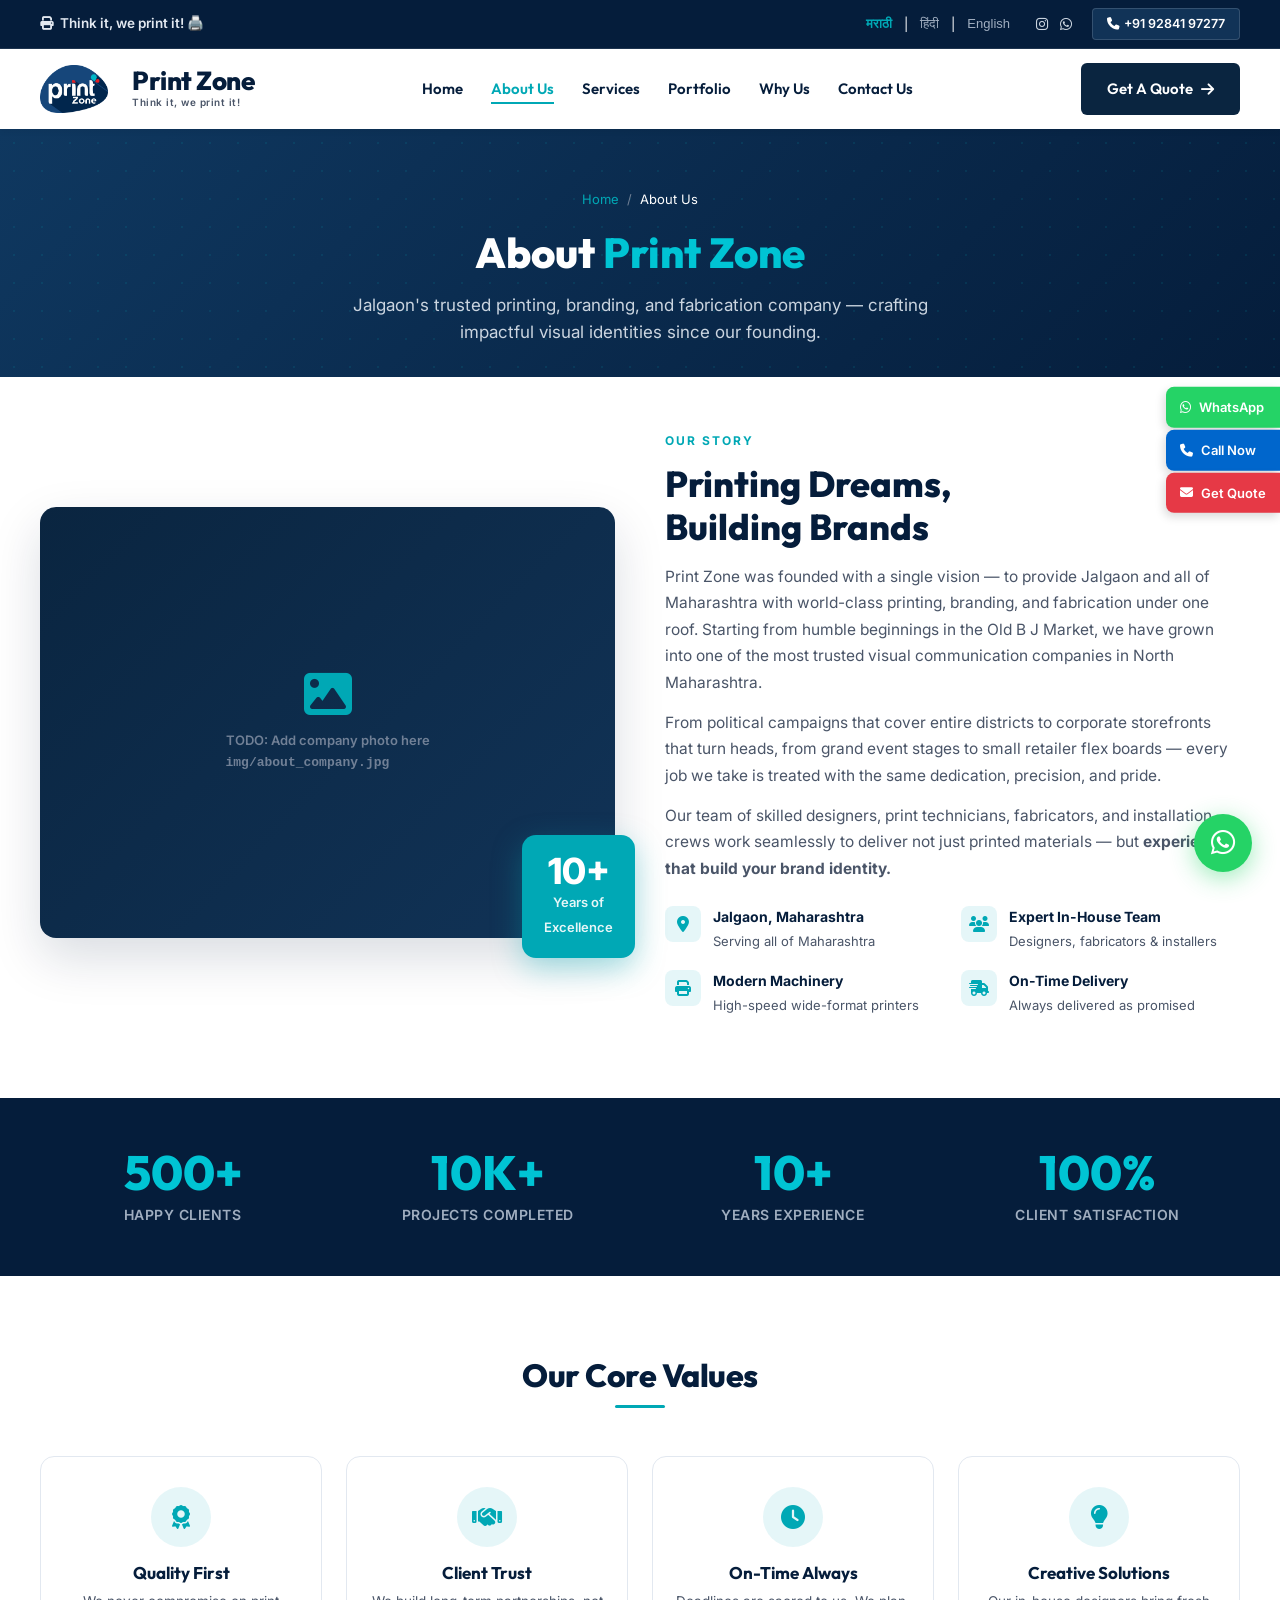
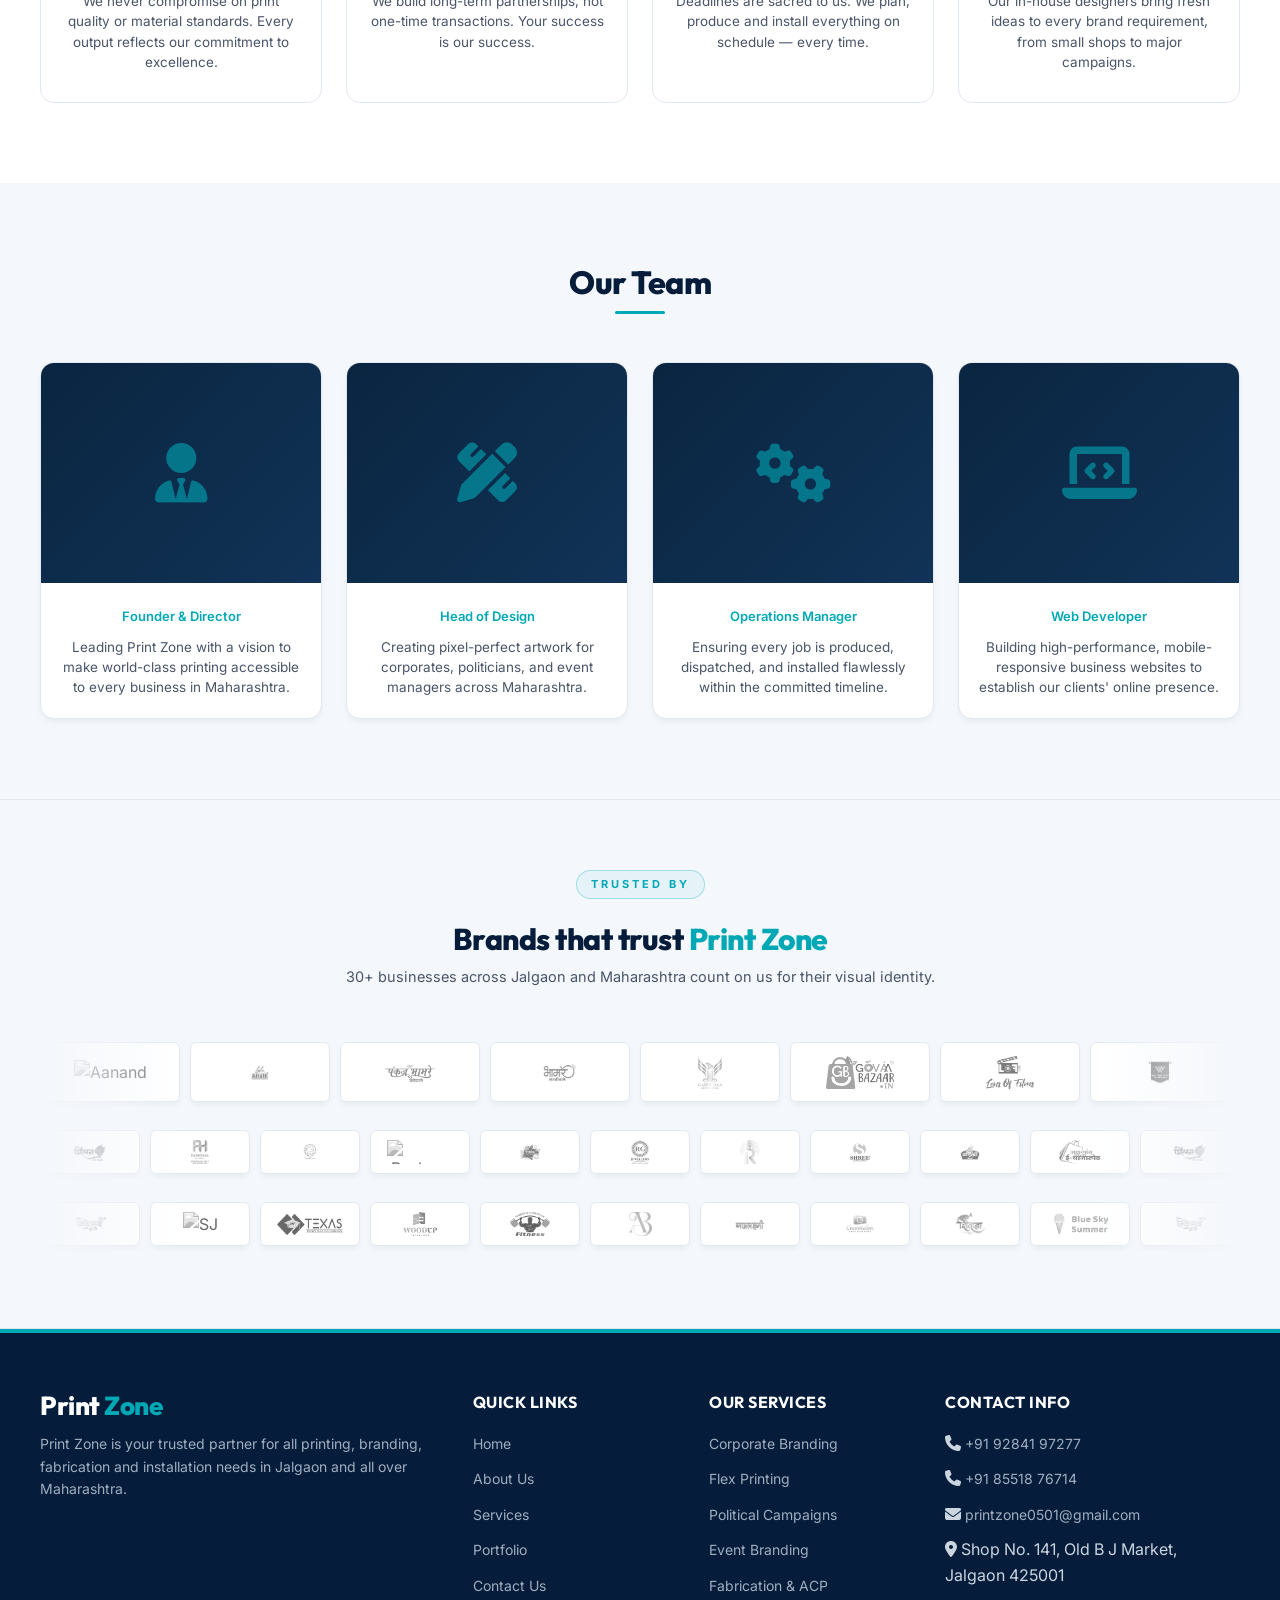
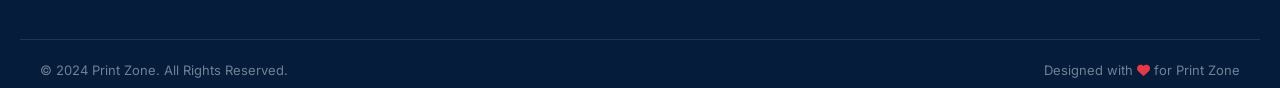
==== about.html @ d29dc469 "Initial commit for Print Zone website" ====
<!DOCTYPE html>
<html lang="mr">
<head>
  <meta charset="UTF-8">
  <meta name="viewport" content="width=device-width, initial-scale=1.0">
  <title>About Us | PRINT ZONE - Jalgaon's Premier Printing & Branding Company</title>
  <meta name="description" content="Learn about Print Zone Jalgaon - our story, team, values and why we are Maharashtra's most trusted flex printing, corporate branding, and fabrication company.">
  <link rel="stylesheet" href="https://cdnjs.cloudflare.com/ajax/libs/font-awesome/6.4.0/css/all.min.css">
  <link rel="stylesheet" href="styles.css">
  <style>
    /* Page-specific styles for About page */
    .page-hero {
      background: linear-gradient(135deg, #0F3860 0%, #051D3B 100%);
      padding: 60px 0 30px;
      position: relative;
      overflow: hidden;
      color: #FFFFFF;
      text-align: center;
    }
    .page-hero-bg {
      position: absolute;
      inset: 0;
      background-image: radial-gradient(rgba(0,168,181,0.12) 1px, transparent 1px);
      background-size: 28px 28px;
    }
    .page-hero-inner {
      position: relative;
      z-index: 2;
      max-width: 800px;
      margin: 0 auto;
      padding: 0 20px;
    }
    .breadcrumb {
      display: flex;
      justify-content: center;
      gap: 8px;
      font-size: 13px;
      color: #A0AEC0;
      margin-bottom: 18px;
    }
    .breadcrumb a { color: var(--cyan-accent); }
    .breadcrumb span { color: #718096; }
    .page-hero h1 { font-size: 42px; font-weight: 800; color: #fff; margin-bottom: 14px; }
    .page-hero p { font-size: 17px; color: #CBD5E0; line-height: 1.6; max-width: 600px; margin: 0 auto; }

    /* About Story Section */
    .about-section { padding: 50px 0 80px; }
    .about-inner { max-width: 1240px; margin: 0 auto; padding: 0 20px; display: grid; grid-template-columns: 1fr 1fr; gap: 50px; align-items: center; }
    .about-img-wrap { position: relative; }
    .about-img-main { width: 100%; border-radius: 16px; overflow: hidden; aspect-ratio: 4/3; box-shadow: 0 20px 50px rgba(5,29,59,0.15); }
    .about-img-main img { width: 100%; height: 100%; object-fit: cover; }
    /* TODO placeholder if no image */
    .img-placeholder { width: 100%; height: 100%; background: linear-gradient(135deg, #0A2540, #113357); display: flex; flex-direction: column; align-items: center; justify-content: center; color: #CBD5E0; gap: 12px; }
    .img-placeholder i { font-size: 48px; color: var(--cyan-accent); }
    .img-placeholder p { font-size: 13px; font-weight: 600; color: #718096; }
    .about-badge { position: absolute; bottom: -20px; right: -20px; background: var(--cyan-accent); color: #fff; border-radius: 14px; padding: 18px 22px; text-align: center; box-shadow: 0 10px 30px rgba(0,168,181,0.35); }
    .about-badge strong { display: block; font-size: 36px; font-weight: 800; line-height: 1; }
    .about-badge span { font-size: 13px; font-weight: 600; opacity: 0.9; }
    .about-text .kick { display: inline-block; color: var(--cyan-accent); font-weight: 700; font-size: 12px; letter-spacing: 2px; text-transform: uppercase; margin-bottom: 12px; }
    .about-text h2 { font-size: 36px; font-weight: 800; color: var(--navy-dark); margin-bottom: 16px; }
    .about-text p { font-size: 15.5px; color: var(--text-muted); line-height: 1.7; margin-bottom: 14px; }
    .about-highlights { display: grid; grid-template-columns: 1fr 1fr; gap: 16px; margin-top: 24px; }
    .highlight-item { display: flex; gap: 12px; align-items: flex-start; }
    .highlight-icon { width: 36px; height: 36px; border-radius: 8px; background: rgba(0,168,181,0.1); color: var(--cyan-accent); display: flex; align-items: center; justify-content: center; font-size: 16px; flex-shrink: 0; }
    .highlight-text strong { display: block; font-size: 14px; font-weight: 700; color: var(--navy-dark); }
    .highlight-text span { font-size: 13px; color: var(--text-muted); }

    /* Stats Banner */
    .stats-banner { background: var(--navy-dark); padding: 50px 0; }
    .stats-inner { max-width: 1240px; margin: 0 auto; padding: 0 20px; display: grid; grid-template-columns: repeat(4,1fr); gap: 20px; text-align: center; }
    .stat-item strong { display: block; font-size: 48px; font-weight: 800; color: var(--cyan-bright); font-family: 'Outfit', sans-serif; line-height: 1; }
    .stat-item p { font-size: 14px; color: #A0AEC0; margin-top: 8px; font-weight: 600; text-transform: uppercase; letter-spacing: 0.5px; }

    /* Team Section */
    .team-section { padding: 80px 0; background: var(--light-bg); }
    .team-grid { max-width: 1240px; margin: 0 auto; padding: 0 20px; display: grid; grid-template-columns: repeat(4,1fr); gap: 24px; }
    .team-card { background: #fff; border-radius: 14px; overflow: hidden; border: 1px solid var(--border-color); box-shadow: var(--shadow-sm); text-align: center; transition: var(--transition); }
    .team-card:hover { transform: translateY(-6px); box-shadow: var(--shadow-lg); }
    .team-photo { height: 220px; background: linear-gradient(135deg, #0A2540, #113357); display: flex; align-items: center; justify-content: center; }
    .team-photo i { font-size: 60px; color: var(--cyan-accent); opacity: 0.6; }
    /* TODO: Replace i with img tag once photos are available */
    .team-info { padding: 20px; }
    .team-info h4 { font-size: 18px; font-weight: 700; color: var(--navy-dark); margin-bottom: 4px; }
    .team-info .role { font-size: 13px; color: var(--cyan-accent); font-weight: 600; margin-bottom: 10px; }
    .team-info p { font-size: 13.5px; color: var(--text-muted); line-height: 1.5; }

    /* Values Section */
    .values-section { padding: 80px 0; }
    .values-grid { max-width: 1240px; margin: 0 auto; padding: 0 20px; display: grid; grid-template-columns: repeat(4,1fr); gap: 24px; }
    .value-card { text-align: center; padding: 30px 20px; border: 1px solid var(--border-color); border-radius: 14px; transition: var(--transition); }
    .value-card:hover { border-color: var(--cyan-accent); background: linear-gradient(145deg, rgba(0,168,181,0.04), transparent); transform: translateY(-4px); }
    .value-icon { width: 60px; height: 60px; border-radius: 50%; background: rgba(0,168,181,0.1); color: var(--cyan-accent); display: flex; align-items: center; justify-content: center; font-size: 24px; margin: 0 auto 16px; }
    .value-card h4 { font-size: 17px; font-weight: 700; color: var(--navy-dark); margin-bottom: 8px; }
    .value-card p { font-size: 13.5px; color: var(--text-muted); line-height: 1.5; }

    @media(max-width: 900px) {
      .about-inner { grid-template-columns: 1fr; }
      .about-badge { bottom: -10px; right: 10px; }
      .stats-inner { grid-template-columns: repeat(2,1fr); gap: 30px; }
      .team-grid, .values-grid { grid-template-columns: 1fr 1fr; }
      .about-highlights { grid-template-columns: 1fr; }
    }
    @media(max-width: 560px) {
      .team-grid, .values-grid { grid-template-columns: 1fr; }
      .page-hero h1 { font-size: 30px; }
    }
  </style>
</head>
<body>
  <!-- Page Loader -->
  <div id="page-loader">
    <div class="loader-logo">Print <span>Zone</span></div>
    <div class="loader-bar-wrap"><div class="loader-bar"></div></div>
    <div class="loader-tagline">THINK IT. WE PRINT IT.</div>
  </div>
  <div class="mobile-overlay"></div>

  <!-- Top Utility Bar -->
  <div class="top-bar">
    <div class="top-bar-inner">
      <div class="top-slogan" data-i18n="slogan">
        <i class="fa-solid fa-print"></i> Think it, we print it! 🖨️
      </div>
      <div class="top-right">
        <div class="lang-switch">
          <button class="lang-btn active" data-lang="mr">मराठी</button> |
          <button class="lang-btn" data-lang="hi">हिंदी</button> |
          <button class="lang-btn" data-lang="en">English</button>
        </div>
        <div class="social-links">
          <a href="https://www.instagram.com/print_zone_5/" target="_blank" class="social-icon" aria-label="Instagram"><i class="fa-brands fa-instagram"></i></a>
          <a href="https://wa.me/919284197277" target="_blank" class="social-icon" aria-label="WhatsApp"><i class="fa-brands fa-whatsapp"></i></a>
        </div>
        <a href="tel:+919284197277" class="top-quote-btn">
          <i class="fa-solid fa-phone"></i> +91 92841 97277
        </a>
      </div>
    </div>
  </div>

  <!-- Navbar -->
  <nav class="navbar">
    <div class="navbar-inner">
      <a href="index.html" class="logo">
        <img src="img/brand_logo.png" alt="Print Zone Logo" class="logo-img">
        <div class="logo-text">
          <span class="logo-title">Print Zone</span>
          <span class="logo-tagline-sm">Think it, we print it!</span>
        </div>
      </a>
      <ul class="nav-menu">
        <li><a href="index.html" class="nav-link">Home</a></li>
        <li><a href="about.html" class="nav-link active">About Us</a></li>
        <li><a href="services.html" class="nav-link">Services</a></li>
        <li><a href="index.html#portfolio" class="nav-link">Portfolio</a></li>
        <li><a href="index.html#brand-teams" class="nav-link">Why Us</a></li>
        <li><a href="index.html#contact" class="nav-link">Contact Us</a></li>
      </ul>
      <a href="https://wa.me/919284197277?text=Hi%20Print%20Zone%2C%20I%20want%20a%20quote" target="_blank" class="btn btn-navy">
        Get A Quote <i class="fa-solid fa-arrow-right"></i>
      </a>
      <button class="mobile-menu-btn"><i class="fa-solid fa-bars"></i></button>
    </div>
  </nav>

  <!-- Floating Sidebar -->
  <div class="floating-sidebar">
    <a href="https://wa.me/919284197277?text=Hi%20Print%20Zone%2C%20I%20want%20a%20quote" target="_blank" class="floating-item floating-wa">
      <i class="fa-brands fa-whatsapp"></i> WhatsApp
    </a>
    <a href="tel:+919284197277" class="floating-item floating-call">
      <i class="fa-solid fa-phone"></i> Call Now
    </a>
    <a href="index.html#contact" class="floating-item floating-quote">
      <i class="fa-solid fa-envelope"></i> Get Quote
    </a>
  </div>

  <!-- Page Hero -->
  <section class="page-hero">
    <div class="page-hero-bg"></div>
    <div class="page-hero-inner">
      <div class="breadcrumb">
        <a href="index.html">Home</a>
        <span>/</span>
        <span style="color:#fff">About Us</span>
      </div>
      <h1>About <span style="color:var(--cyan-bright)">Print Zone</span></h1>
      <p>Jalgaon's trusted printing, branding, and fabrication company — crafting impactful visual identities since our founding.</p>
    </div>
  </section>

  <!-- Our Story Section -->
  <section class="about-section">
    <div class="about-inner">

      <!-- Left: Image Area -->
      <div class="about-img-wrap">
        <div class="about-img-main">
          <!-- ================================================
               ABOUT IMAGE — Company / Workshop / Team Photo
               TODO: Replace with actual photo
               Suggested: img/about_company.jpg
               Usage: <img src="img/about_company.jpg" alt="Print Zone Jalgaon">
               ================================================ -->
          <div class="img-placeholder">
            <i class="fa-solid fa-image"></i>
            <p>TODO: Add company photo here<br><code>img/about_company.jpg</code></p>
          </div>
        </div>
        <div class="about-badge">
          <strong>10+</strong>
          <span>Years of<br>Excellence</span>
        </div>
      </div>

      <!-- Right: About Text -->
      <div class="about-text">
        <span class="kick">Our Story</span>
        <h2>Printing Dreams,<br>Building Brands</h2>
        <p>
          Print Zone was founded with a single vision — to provide Jalgaon and all of Maharashtra with world-class printing, branding, and fabrication under one roof. Starting from humble beginnings in the Old B J Market, we have grown into one of the most trusted visual communication companies in North Maharashtra.
        </p>
        <p>
          From political campaigns that cover entire districts to corporate storefronts that turn heads, from grand event stages to small retailer flex boards — every job we take is treated with the same dedication, precision, and pride.
        </p>
        <p>
          Our team of skilled designers, print technicians, fabricators, and installation crews work seamlessly to deliver not just printed materials — but <strong>experiences that build your brand identity.</strong>
        </p>

        <div class="about-highlights">
          <div class="highlight-item">
            <div class="highlight-icon"><i class="fa-solid fa-location-dot"></i></div>
            <div class="highlight-text">
              <strong>Jalgaon, Maharashtra</strong>
              <span>Serving all of Maharashtra</span>
            </div>
          </div>
          <div class="highlight-item">
            <div class="highlight-icon"><i class="fa-solid fa-users"></i></div>
            <div class="highlight-text">
              <strong>Expert In-House Team</strong>
              <span>Designers, fabricators & installers</span>
            </div>
          </div>
          <div class="highlight-item">
            <div class="highlight-icon"><i class="fa-solid fa-print"></i></div>
            <div class="highlight-text">
              <strong>Modern Machinery</strong>
              <span>High-speed wide-format printers</span>
            </div>
          </div>
          <div class="highlight-item">
            <div class="highlight-icon"><i class="fa-solid fa-truck-fast"></i></div>
            <div class="highlight-text">
              <strong>On-Time Delivery</strong>
              <span>Always delivered as promised</span>
            </div>
          </div>
        </div>
      </div>
    </div>
  </section>

  <!-- Stats Banner -->
  <section class="stats-banner">
    <div class="stats-inner">
      <div class="stat-item">
        <strong>500+</strong>
        <p>Happy Clients</p>
      </div>
      <div class="stat-item">
        <strong>10K+</strong>
        <p>Projects Completed</p>
      </div>
      <div class="stat-item">
        <strong>10+</strong>
        <p>Years Experience</p>
      </div>
      <div class="stat-item">
        <strong>100%</strong>
        <p>Client Satisfaction</p>
      </div>
    </div>
  </section>

  <!-- Our Values -->
  <section class="values-section">
    <div class="section-header">
      <h2 class="section-title">Our Core Values</h2>
    </div>
    <div class="values-grid">
      <div class="value-card">
        <div class="value-icon"><i class="fa-solid fa-award"></i></div>
        <h4>Quality First</h4>
        <p>We never compromise on print quality or material standards. Every output reflects our commitment to excellence.</p>
      </div>
      <div class="value-card">
        <div class="value-icon"><i class="fa-solid fa-handshake"></i></div>
        <h4>Client Trust</h4>
        <p>We build long-term partnerships, not one-time transactions. Your success is our success.</p>
      </div>
      <div class="value-card">
        <div class="value-icon"><i class="fa-solid fa-clock"></i></div>
        <h4>On-Time Always</h4>
        <p>Deadlines are sacred to us. We plan, produce and install everything on schedule — every time.</p>
      </div>
      <div class="value-card">
        <div class="value-icon"><i class="fa-solid fa-lightbulb"></i></div>
        <h4>Creative Solutions</h4>
        <p>Our in-house designers bring fresh ideas to every brand requirement, from small shops to major campaigns.</p>
      </div>
    </div>
  </section>

  <!-- Team Section -->
  <section class="team-section">
    <div class="section-header">
      <h2 class="section-title">Our Team</h2>
    </div>
    <div class="team-grid">

      <!-- ================================================
           TEAM MEMBER 1 — Founder / Owner
           TODO: Add real name, role, and photo
           Usage: Replace <i> tag with <img src="img/team_1.jpg">
           ================================================ -->
      <div class="team-card">
        <div class="team-photo">
          <!-- TODO: Replace with actual photo: <img src="img/team_owner.jpg" alt="Owner" style="width:100%;height:100%;object-fit:cover;"> -->
          <i class="fa-solid fa-user-tie"></i>
        </div>
        <div class="team-info">
          <h4><!-- TODO: Add Founder Name --></h4>
          <p class="role">Founder &amp; Director</p>
          <p>Leading Print Zone with a vision to make world-class printing accessible to every business in Maharashtra.</p>
        </div>
      </div>

      <!-- ================================================
           TEAM MEMBER 2 — Design Lead
           TODO: Add real name and photo
           ================================================ -->
      <div class="team-card">
        <div class="team-photo">
          <!-- TODO: Replace with actual photo: <img src="img/team_designer.jpg" alt="Design Lead" style="width:100%;height:100%;object-fit:cover;"> -->
          <i class="fa-solid fa-pen-ruler"></i>
        </div>
        <div class="team-info">
          <h4><!-- TODO: Add Designer Name --></h4>
          <p class="role">Head of Design</p>
          <p>Creating pixel-perfect artwork for corporates, politicians, and event managers across Maharashtra.</p>
        </div>
      </div>

      <!-- ================================================
           TEAM MEMBER 3 — Operations
           TODO: Add real name and photo
           ================================================ -->
      <div class="team-card">
        <div class="team-photo">
          <!-- TODO: Replace with actual photo: <img src="img/team_ops.jpg" alt="Operations" style="width:100%;height:100%;object-fit:cover;"> -->
          <i class="fa-solid fa-gears"></i>
        </div>
        <div class="team-info">
          <h4><!-- TODO: Add Operations Name --></h4>
          <p class="role">Operations Manager</p>
          <p>Ensuring every job is produced, dispatched, and installed flawlessly within the committed timeline.</p>
        </div>
      </div>

      <!-- ================================================
           TEAM MEMBER 4 — Web Developer (NEW)
           ================================================ -->
      <div class="team-card">
        <div class="team-photo">
          <i class="fa-solid fa-laptop-code"></i>
        </div>
        <div class="team-info">
          <h4><!-- TODO: Add Web Developer Name --></h4>
          <p class="role">Web Developer</p>
          <p>Building high-performance, mobile-responsive business websites to establish our clients' online presence.</p>
        </div>
      </div>

    </div>
  </section>

  <!-- Clients Section / Trusted By -->
  <section class="clients-section" id="clients">
    <div class="clients-container">
      <div class="clients-header">
        <span class="clients-kicker">Trusted By</span>
        <h2 class="clients-title">Brands that trust <em>Print Zone</em></h2>
        <p class="clients-sub">30+ businesses across Jalgaon and Maharashtra count on us for their visual identity.</p>
      </div>

      <!-- Row 1 — scrolls left -->
      <div class="clients-carousel">
        <div class="clients-track-horizontal">
          <div class="client-logo-item"><img src="img/Sponsers/aanand logo 2.png" alt="Aanand"></div>
          <div class="client-logo-item"><img src="img/Sponsers/arvik logo.png" alt="Arvik"></div>
          <div class="client-logo-item"><img src="img/Sponsers/Bhamre logo.png" alt="Bhamre"></div>
          <div class="client-logo-item"><img src="img/Sponsers/bhamrering.png" alt="Bhamre Ring"></div>
          <div class="client-logo-item"><img src="img/Sponsers/Garuda.png" alt="Garuda"></div>
          <div class="client-logo-item"><img src="img/Sponsers/Govva Logo.png" alt="Govva"></div>
          <div class="client-logo-item"><img src="img/Sponsers/LOF LOGO.png" alt="LOF"></div>
          <div class="client-logo-item"><img src="img/Sponsers/LOGO (2).png" alt="Client"></div>
          <div class="client-logo-item"><img src="img/Sponsers/Logo 2.png" alt="Client"></div>
          <div class="client-logo-item"><img src="img/Sponsers/Logo son sakhi From Rohit Graphics.png" alt="Son Sakhi"></div>
          <!-- duplicate for seamless loop -->
          <div class="client-logo-item"><img src="img/Sponsers/aanand logo 2.png" alt="Aanand"></div>
          <div class="client-logo-item"><img src="img/Sponsers/arvik logo.png" alt="Arvik"></div>
          <div class="client-logo-item"><img src="img/Sponsers/Bhamre logo.png" alt="Bhamre"></div>
          <div class="client-logo-item"><img src="img/Sponsers/bhamrering.png" alt="Bhamre Ring"></div>
          <div class="client-logo-item"><img src="img/Sponsers/Garuda.png" alt="Garuda"></div>
          <div class="client-logo-item"><img src="img/Sponsers/Govva Logo.png" alt="Govva"></div>
          <div class="client-logo-item"><img src="img/Sponsers/LOF LOGO.png" alt="LOF"></div>
          <div class="client-logo-item"><img src="img/Sponsers/LOGO (2).png" alt="Client"></div>
          <div class="client-logo-item"><img src="img/Sponsers/Logo 2.png" alt="Client"></div>
          <div class="client-logo-item"><img src="img/Sponsers/Logo son sakhi From Rohit Graphics.png" alt="Son Sakhi"></div>
        </div>
      </div>

      <!-- Row 2 — scrolls right (reverse) -->
      <div class="clients-carousel">
        <div class="clients-track-horizontal clients-track-reverse">
          <div class="client-logo-item"><img src="img/Sponsers/milan logo.png" alt="Milan"></div>
          <div class="client-logo-item"><img src="img/Sponsers/Panchal Hospital logo.png" alt="Panchal Hospital"></div>
          <div class="client-logo-item"><img src="img/Sponsers/PBA LOGO-Photoroom.png" alt="PBA"></div>
          <div class="client-logo-item"><img src="img/Sponsers/peshwa logo.png" alt="Peshwa"></div>
          <div class="client-logo-item"><img src="img/Sponsers/Prisha Logo.png" alt="Prisha"></div>
          <div class="client-logo-item"><img src="img/Sponsers/RG Logo.png" alt="RG"></div>
          <div class="client-logo-item"><img src="img/Sponsers/Rocky Bhai Logo CDR.png" alt="Rocky Bhai"></div>
          <div class="client-logo-item"><img src="img/Sponsers/s logo PND.png" alt="PND"></div>
          <div class="client-logo-item"><img src="img/Sponsers/samruddhi logo-Photoroom.png" alt="Samruddhi"></div>
          <div class="client-logo-item"><img src="img/Sponsers/sangh LOGO.png" alt="Sangh"></div>
          <!-- duplicate for seamless loop -->
          <div class="client-logo-item"><img src="img/Sponsers/milan logo.png" alt="Milan"></div>
          <div class="client-logo-item"><img src="img/Sponsers/Panchal Hospital logo.png" alt="Panchal Hospital"></div>
          <div class="client-logo-item"><img src="img/Sponsers/PBA LOGO-Photoroom.png" alt="PBA"></div>
          <div class="client-logo-item"><img src="img/Sponsers/peshwa logo.png" alt="Peshwa"></div>
          <div class="client-logo-item"><img src="img/Sponsers/Prisha Logo.png" alt="Prisha"></div>
          <div class="client-logo-item"><img src="img/Sponsers/RG Logo.png" alt="RG"></div>
          <div class="client-logo-item"><img src="img/Sponsers/Rocky Bhai Logo CDR.png" alt="Rocky Bhai"></div>
          <div class="client-logo-item"><img src="img/Sponsers/s logo PND.png" alt="PND"></div>
          <div class="client-logo-item"><img src="img/Sponsers/samruddhi logo-Photoroom.png" alt="Samruddhi"></div>
          <div class="client-logo-item"><img src="img/Sponsers/sangh LOGO.png" alt="Sangh"></div>
        </div>
      </div>

      <!-- Row 3 — scrolls left -->
      <div class="clients-carousel">
        <div class="clients-track-horizontal">
          <div class="client-logo-item"><img src="img/Sponsers/shivsurya.png" alt="Shivsurya"></div>
          <div class="client-logo-item"><img src="img/Sponsers/sj logo.png" alt="SJ"></div>
          <div class="client-logo-item"><img src="img/Sponsers/TEXAS logo.png" alt="Texas"></div>
          <div class="client-logo-item"><img src="img/Sponsers/WOODUP LOGO.png" alt="Woodup"></div>
          <div class="client-logo-item"><img src="img/Sponsers/Z Fitness Logo.png" alt="Z Fitness"></div>
          <div class="client-logo-item"><img src="img/Sponsers/logo.png" alt="Client"></div>
          <div class="client-logo-item"><img src="img/Sponsers/logo01.png" alt="Client"></div>
          <div class="client-logo-item"><img src="img/Sponsers/logo2... png.png" alt="Client"></div>
          <div class="client-logo-item"><img src="img/Sponsers/b_recreate_with_same_f-Photoroom.png" alt="Client"></div>
          <div class="client-logo-item"><img src="img/Sponsers/logo.2.png" alt="Client"></div>
          <!-- duplicate for seamless loop -->
          <div class="client-logo-item"><img src="img/Sponsers/shivsurya.png" alt="Shivsurya"></div>
          <div class="client-logo-item"><img src="img/Sponsers/sj logo.png" alt="SJ"></div>
          <div class="client-logo-item"><img src="img/Sponsers/TEXAS logo.png" alt="Texas"></div>
          <div class="client-logo-item"><img src="img/Sponsers/WOODUP LOGO.png" alt="Woodup"></div>
          <div class="client-logo-item"><img src="img/Sponsers/Z Fitness Logo.png" alt="Z Fitness"></div>
          <div class="client-logo-item"><img src="img/Sponsers/logo.png" alt="Client"></div>
          <div class="client-logo-item"><img src="img/Sponsers/logo01.png" alt="Client"></div>
          <div class="client-logo-item"><img src="img/Sponsers/logo2... png.png" alt="Client"></div>
          <div class="client-logo-item"><img src="img/Sponsers/b_recreate_with_same_f-Photoroom.png" alt="Client"></div>
          <div class="client-logo-item"><img src="img/Sponsers/logo.2.png" alt="Client"></div>
        </div>
      </div>
    </div>
  </section>

  <!-- Footer -->
  <footer class="footer">
    <div class="footer-inner">
      <div class="footer-brand">
        <div class="logo-title">Print <span>Zone</span></div>
        <p class="footer-bio">Print Zone is your trusted partner for all printing, branding, fabrication and installation needs in Jalgaon and all over Maharashtra.</p>
      </div>
      <div>
        <h4 class="footer-title">Quick Links</h4>
        <ul class="footer-links">
          <li><a href="index.html">Home</a></li>
          <li><a href="about.html">About Us</a></li>
          <li><a href="services.html">Services</a></li>
          <li><a href="index.html#portfolio">Portfolio</a></li>
          <li><a href="index.html#contact">Contact Us</a></li>
        </ul>
      </div>
      <div>
        <h4 class="footer-title">Our Services</h4>
        <ul class="footer-links">
          <li><a href="services.html#corporate">Corporate Branding</a></li>
          <li><a href="services.html#flex">Flex Printing</a></li>
          <li><a href="services.html#political">Political Campaigns</a></li>
          <li><a href="services.html#events">Event Branding</a></li>
          <li><a href="services.html#fabrication">Fabrication &amp; ACP</a></li>
        </ul>
      </div>
      <div>
        <h4 class="footer-title">Contact Info</h4>
        <ul class="footer-links">
          <li><i class="fa-solid fa-phone"></i> <a href="tel:+919284197277">+91 92841 97277</a></li>
          <li><i class="fa-solid fa-phone"></i> <a href="tel:+918551876714">+91 85518 76714</a></li>
          <li><i class="fa-solid fa-envelope"></i> <a href="mailto:printzone0501@gmail.com">printzone0501@gmail.com</a></li>
          <li><i class="fa-solid fa-location-dot"></i> Shop No. 141, Old B J Market, Jalgaon 425001</li>
        </ul>
      </div>
    </div>
    <div class="footer-bottom">
      <span>© 2024 Print Zone. All Rights Reserved.</span>
      <span>Designed with <i class="fa-solid fa-heart" style="color:#E63946;"></i> for Print Zone</span>
    </div>
  </footer>

    <a id="wa-float" href="https://wa.me/919284197277?text=Hi%20Print%20Zone%2C%20I%20want%20a%20quote" target="_blank" aria-label="WhatsApp Print Zone"><i class="fa-brands fa-whatsapp"></i><span class="wa-tooltip">Chat on WhatsApp</span></a>
  <button id="back-to-top" aria-label="Back to top"><i class="fa-solid fa-chevron-up"></i></button>
  <script src="script.js"></script>
</body>
</html>
---- styles.css ----
/* Print Zone Web Application Theme & Stylesheet */
@import url('https://fonts.googleapis.com/css2?family=Outfit:wght@400;500;600;700;800&family=Inter:wght@300;400;500;600;700&family=Noto+Sans+Devanagari:wght@400;600;700&display=swap');

:root {
  --navy-dark: #051D3B;
  --navy-main: #0A2540;
  --navy-light: #113357;
  --cyan-accent: #00A8B5;
  --cyan-bright: #00C4D4;
  --cyan-glow: rgba(0, 168, 181, 0.3);
  --light-bg: #F4F7FB;
  --card-bg: #FFFFFF;
  --text-dark: #081C33;
  --text-muted: #4A5568;
  --text-light: #A0AEC0;
  --border-color: #E2E8F0;
  --whatsapp-color: #25D366;
  --call-color: #0066CC;
  --quote-color: #E63946;
  --shadow-sm: 0 4px 6px -1px rgba(0, 0, 0, 0.05);
  --shadow-md: 0 10px 15px -3px rgba(0, 0, 0, 0.08);
  --shadow-lg: 0 20px 25px -5px rgba(0, 0, 0, 0.12);
  --radius-sm: 6px;
  --radius-md: 10px;
  --radius-lg: 16px;
  --transition: all 0.3s cubic-bezier(0.4, 0, 0.2, 1);
}

* {
  box-sizing: border-box;
  margin: 0;
  padding: 0;
}

html {
  scroll-behavior: smooth;
  font-family: 'Inter', sans-serif;
  color: var(--text-dark);
  background-color: #FFFFFF;
}

body {
  overflow-x: hidden;
  line-height: 1.6;
}

/* Typography Utilities */
h1, h2, h3, h4, h5, h6 {
  font-family: 'Outfit', sans-serif;
  font-weight: 700;
  line-height: 1.2;
}

.marathi-text {
  font-family: 'Noto Sans Devanagari', 'Outfit', sans-serif;
}

a {
  text-decoration: none;
  color: inherit;
  transition: var(--transition);
}

/* Button Component */
.btn {
  display: inline-flex;
  align-items: center;
  justify-content: center;
  gap: 8px;
  padding: 12px 24px;
  font-family: 'Outfit', sans-serif;
  font-weight: 600;
  font-size: 15px;
  border-radius: var(--radius-sm);
  border: 2px solid transparent;
  cursor: pointer;
  transition: var(--transition);
}

.btn-cyan {
  background-color: var(--cyan-accent);
  color: #FFFFFF;
  box-shadow: 0 4px 14px var(--cyan-glow);
}

.btn-cyan:hover {
  background-color: var(--cyan-bright);
  transform: translateY(-2px);
  box-shadow: 0 6px 20px var(--cyan-glow);
}

.btn-outline-cyan {
  background-color: transparent;
  border-color: var(--cyan-accent);
  color: #FFFFFF;
}

.btn-outline-cyan:hover {
  background-color: var(--cyan-accent);
  color: #FFFFFF;
  transform: translateY(-2px);
}

.btn-navy {
  background-color: var(--navy-main);
  color: #FFFFFF;
}

.btn-navy:hover {
  background-color: var(--navy-dark);
  transform: translateY(-2px);
}

/* Top Announcement Bar */
.top-bar {
  background-color: var(--navy-dark);
  color: #FFFFFF;
  font-size: 13.5px;
  padding: 8px 0;
  border-bottom: 1px solid rgba(255, 255, 255, 0.1);
}

.top-bar-inner {
  max-width: 1240px;
  margin: 0 auto;
  padding: 0 20px;
  display: flex;
  justify-content: space-between;
  align-items: center;
}

.top-slogan {
  font-weight: 600;
  color: #E2E8F0;
  display: flex;
  align-items: center;
  gap: 6px;
}

.top-right {
  display: flex;
  align-items: center;
  gap: 20px;
}

.lang-switch {
  display: flex;
  align-items: center;
  gap: 6px;
  font-size: 13px;
}

.lang-btn {
  background: none;
  border: none;
  color: #A0AEC0;
  cursor: pointer;
  font-size: 13px;
  font-weight: 500;
  padding: 2px 6px;
  border-radius: 4px;
  transition: var(--transition);
}

.lang-btn.active, .lang-btn:hover {
  color: var(--cyan-accent);
  font-weight: 700;
}

.social-links {
  display: flex;
  gap: 12px;
}

.social-icon {
  color: #CBD5E0;
  font-size: 14px;
}

.social-icon:hover {
  color: var(--cyan-accent);
}

.top-quote-btn {
  background-color: var(--navy-light);
  color: #FFFFFF;
  padding: 5px 14px;
  border-radius: 4px;
  font-weight: 600;
  font-size: 12.5px;
  display: flex;
  align-items: center;
  gap: 4px;
  border: 1px solid rgba(255, 255, 255, 0.15);
}

.top-quote-btn:hover {
  background-color: var(--cyan-accent);
  border-color: var(--cyan-accent);
}

/* Main Navbar */
.navbar {
  background-color: #FFFFFF;
  position: sticky;
  top: 0;
  z-index: 1000;
  box-shadow: var(--shadow-sm);
}

.navbar-inner {
  max-width: 1240px;
  margin: 0 auto;
  padding: 14px 20px;
  display: flex;
  justify-content: space-between;
  align-items: center;
}

.logo {
  display: flex;
  align-items: center;
  gap: 12px;
}

.logo-icon-svg,
.logo-img {
  height: 250px;
  width: auto;
  object-fit: contain;
  display: block;
}

.logo-text {
  display: flex;
  flex-direction: column;
}

.logo-title {
  font-family: 'Outfit', sans-serif;
  font-size: 26px;
  font-weight: 800;
  color: var(--navy-dark);
  letter-spacing: -0.5px;
  line-height: 1;
}

.logo-title span {
  color: var(--cyan-accent);
}

.logo-tagline-sm {
  font-size: 10px;
  color: var(--text-muted);
  font-weight: 600;
  letter-spacing: 0.5px;
}

.nav-menu {
  display: flex;
  align-items: center;
  gap: 28px;
  list-style: none;
}

.nav-link {
  font-family: 'Outfit', sans-serif;
  font-size: 15px;
  font-weight: 600;
  color: var(--navy-dark);
  position: relative;
  padding: 6px 0;
}

.nav-link:hover, .nav-link.active {
  color: var(--cyan-accent);
}

.nav-link::after {
  content: '';
  position: absolute;
  bottom: 0;
  left: 0;
  width: 0%;
  height: 2px;
  background-color: var(--cyan-accent);
  transition: var(--transition);
}

.nav-link:hover::after, .nav-link.active::after {
  width: 100%;
}

.mobile-menu-btn {
  display: none;
  background: none;
  border: none;
  font-size: 24px;
  color: var(--navy-dark);
  cursor: pointer;
}

/* Floating Contact Side Bar */
.floating-sidebar {
  position: fixed;
  right: 0;
  top: 50%;
  transform: translateY(-50%);
  z-index: 999;
  display: flex;
  flex-direction: column;
  gap: 2px;
}

.floating-item {
  display: flex;
  align-items: center;
  padding: 10px 14px;
  color: #FFFFFF;
  font-weight: 600;
  font-size: 13px;
  border-radius: 8px 0 0 8px;
  box-shadow: -2px 4px 10px rgba(0, 0, 0, 0.15);
  transition: var(--transition);
  gap: 8px;
}

.floating-item:hover {
  transform: translateX(-6px);
}

.floating-wa {
  background-color: var(--whatsapp-color);
}

.floating-call {
  background-color: var(--call-color);
}

.floating-quote {
  background-color: var(--quote-color);
}

/* Hero Section */
.hero {
  background: radial-gradient(circle at 80% 20%, #0F3860 0%, var(--navy-dark) 70%);
  color: #FFFFFF;
  padding: 60px 0 80px;
  position: relative;
  overflow: hidden;
}

.hero-bg-pattern {
  position: absolute;
  inset: 0;
  background-image: radial-gradient(rgba(0, 168, 181, 0.12) 1px, transparent 1px);
  background-size: 28px 28px;
  opacity: 0.6;
}

.hero-inner {
  max-width: 1240px;
  margin: 0 auto;
  padding: 0 20px;
  display: grid;
  grid-template-columns: 1fr 1fr;
  gap: 40px;
  align-items: center;
  position: relative;
  z-index: 2;
}

.hero-content h1 {
  font-size: 54px;
  font-weight: 800;
  letter-spacing: -1px;
  color: #FFFFFF;
  margin-bottom: 12px;
}

.hero-subtitle {
  font-size: 16px;
  color: #CBD5E0;
  line-height: 1.5;
  margin-bottom: 18px;
  font-weight: 500;
}

.hero-tagline {
  font-size: 24px;
  font-weight: 700;
  color: var(--cyan-bright);
  margin-bottom: 30px;
  background: linear-gradient(90deg, #00C4D4, #FFFFFF);
  -webkit-background-clip: text;
  -webkit-text-fill-color: transparent;
}

.hero-buttons {
  display: flex;
  gap: 16px;
}

/* Hero Showcase Grid Cards */
.hero-showcase {
  display: grid;
  grid-template-columns: 1fr 1fr;
  gap: 16px;
}

.showcase-card {
  position: relative;
  border-radius: var(--radius-md);
  overflow: hidden;
  height: 185px;
  box-shadow: 0 10px 25px rgba(0, 0, 0, 0.3);
  border: 1px solid rgba(255, 255, 255, 0.15);
  transition: var(--transition);
}

.showcase-card:hover {
  transform: translateY(-5px) scale(1.02);
  border-color: var(--cyan-accent);
}

.showcase-card img {
  width: 100%;
  height: 100%;
  object-fit: cover;
}

.showcase-overlay {
  position: absolute;
  inset: 0;
  background: linear-gradient(0deg, rgba(5, 29, 59, 0.9) 0%, rgba(5, 29, 59, 0.2) 60%);
  display: flex;
  align-items: flex-end;
  padding: 14px;
}

.showcase-title {
  font-family: 'Outfit', sans-serif;
  font-size: 12.5px;
  font-weight: 700;
  color: #FFFFFF;
  letter-spacing: 0.5px;
  text-transform: uppercase;
  background: rgba(10, 37, 64, 0.85);
  padding: 5px 10px;
  border-radius: 4px;
  border-left: 3px solid var(--cyan-accent);
}

/* Section Header Component */
.section-header {
  text-align: center;
  margin-bottom: 44px;
}

.section-title {
  font-size: 32px;
  font-weight: 800;
  color: var(--navy-dark);
  margin-bottom: 8px;
  letter-spacing: -0.5px;
  position: relative;
  display: inline-block;
}

.section-title::after {
  content: '';
  display: block;
  width: 50px;
  height: 3px;
  background: var(--cyan-accent);
  margin: 10px auto 0;
  border-radius: 2px;
}

/* Our Services Section */
.services-section {
  padding: 80px 0;
  background-color: var(--light-bg);
}

.services-grid {
  max-width: 1240px;
  margin: 0 auto;
  padding: 0 20px;
  display: grid;
  grid-template-columns: repeat(3, 1fr);
  gap: 24px;
}

.service-card {
  background-color: #FFFFFF;
  border-radius: var(--radius-md);
  padding: 30px 24px;
  box-shadow: var(--shadow-sm);
  border: 1px solid var(--border-color);
  transition: var(--transition);
  display: flex;
  flex-direction: column;
  align-items: center;
  text-align: center;
}

.service-card:hover {
  transform: translateY(-6px);
  box-shadow: var(--shadow-lg);
  border-color: var(--cyan-accent);
}

.service-icon-box {
  width: 68px;
  height: 68px;
  border-radius: 16px;
  background-color: rgba(0, 168, 181, 0.08);
  color: var(--cyan-accent);
  display: flex;
  align-items: center;
  justify-content: center;
  font-size: 30px;
  margin-bottom: 20px;
  transition: var(--transition);
}

.service-card:hover .service-icon-box {
  background-color: var(--cyan-accent);
  color: #FFFFFF;
  transform: rotate(5deg);
}

.service-card-title {
  font-size: 18px;
  font-weight: 700;
  color: var(--navy-dark);
  margin-bottom: 10px;
  text-transform: uppercase;
}

.service-card-desc {
  font-size: 14px;
  color: var(--text-muted);
  line-height: 1.5;
  margin-bottom: 20px;
}

.service-link {
  font-size: 14px;
  font-weight: 600;
  color: var(--cyan-accent);
  display: inline-flex;
  align-items: center;
  gap: 4px;
  margin-top: auto;
  cursor: pointer;
}

.service-link:hover {
  color: var(--navy-dark);
  gap: 8px;
}

/* Why Choose Banner Section */
.why-choose-banner {
  background: var(--navy-dark);
  color: #FFFFFF;
  padding: 50px 0;
  position: relative;
  overflow: hidden;
}

.why-choose-inner {
  max-width: 1240px;
  margin: 0 auto;
  padding: 0 20px;
}

.why-choose-banner h2 {
  text-align: center;
  font-size: 28px;
  font-weight: 800;
  margin-bottom: 36px;
  color: #FFFFFF;
  letter-spacing: -0.5px;
}

.usp-grid {
  display: grid;
  grid-template-columns: repeat(6, 1fr);
  gap: 16px;
  text-align: center;
}

.usp-item {
  display: flex;
  flex-direction: column;
  align-items: center;
  gap: 12px;
}

.usp-icon {
  width: 52px;
  height: 52px;
  border-radius: 50%;
  border: 1px solid rgba(0, 168, 181, 0.4);
  background: rgba(255, 255, 255, 0.05);
  display: flex;
  align-items: center;
  justify-content: center;
  font-size: 22px;
  color: var(--cyan-bright);
}

.usp-label {
  font-family: 'Outfit', sans-serif;
  font-size: 13px;
  font-weight: 700;
  color: #E2E8F0;
  text-transform: uppercase;
  letter-spacing: 0.5px;
  line-height: 1.3;
}

/* Portfolio Section */
.portfolio-section {
  padding: 80px 0;
  background-color: #FFFFFF;
}

.portfolio-filters {
  display: flex;
  justify-content: center;
  flex-wrap: wrap;
  gap: 10px;
  margin-bottom: 36px;
}

.filter-btn {
  padding: 8px 18px;
  border-radius: 20px;
  border: 1px solid var(--border-color);
  background-color: #FFFFFF;
  color: var(--text-muted);
  font-family: 'Outfit', sans-serif;
  font-size: 14px;
  font-weight: 600;
  cursor: pointer;
  transition: var(--transition);
}

.filter-btn:hover, .filter-btn.active {
  background-color: var(--cyan-accent);
  color: #FFFFFF;
  border-color: var(--cyan-accent);
}

.portfolio-grid {
  max-width: 1240px;
  margin: 0 auto;
  padding: 0 20px;
  display: grid;
  grid-template-columns: repeat(4, 1fr);
  gap: 20px;
}

.portfolio-item {
  position: relative;
  border-radius: var(--radius-md);
  overflow: hidden;
  height: 220px;
  box-shadow: var(--shadow-sm);
}

.portfolio-item img {
  width: 100%;
  height: 100%;
  object-fit: cover;
  transition: var(--transition);
}

.portfolio-item:hover img {
  transform: scale(1.08);
}

.portfolio-overlay {
  position: absolute;
  inset: 0;
  background: linear-gradient(0deg, rgba(5, 29, 59, 0.9) 0%, rgba(5, 29, 59, 0.2) 70%);
  opacity: 0;
  display: flex;
  flex-direction: column;
  justify-content: flex-end;
  padding: 16px;
  transition: var(--transition);
}

.portfolio-item:hover .portfolio-overlay {
  opacity: 1;
}

.portfolio-cat {
  font-size: 11px;
  font-weight: 700;
  color: var(--cyan-bright);
  text-transform: uppercase;
  letter-spacing: 1px;
}

.portfolio-title {
  font-size: 16px;
  font-weight: 700;
  color: #FFFFFF;
  margin-top: 2px;
}

.portfolio-cta-wrap {
  text-align: center;
  margin-top: 40px;
}

/* Work Process Section */
.process-section {
  padding: 80px 0;
  background-color: var(--light-bg);
}

.process-steps {
  max-width: 1100px;
  margin: 0 auto;
  padding: 0 20px;
  display: flex;
  justify-content: space-between;
  position: relative;
}

.process-steps::before {
  content: '';
  position: absolute;
  top: 32px;
  left: 80px;
  right: 80px;
  height: 2px;
  background: #CBD5E0;
  z-index: 1;
}

.process-step {
  position: relative;
  z-index: 2;
  display: flex;
  flex-direction: column;
  align-items: center;
  text-align: center;
  max-width: 180px;
}

.step-number {
  width: 64px;
  height: 64px;
  border-radius: 50%;
  background-color: var(--navy-dark);
  color: #FFFFFF;
  font-family: 'Outfit', sans-serif;
  font-size: 22px;
  font-weight: 800;
  display: flex;
  align-items: center;
  justify-content: center;
  border: 4px solid var(--light-bg);
  box-shadow: var(--shadow-md);
  margin-bottom: 16px;
  transition: var(--transition);
}

.process-step:hover .step-number {
  background-color: var(--cyan-accent);
  transform: scale(1.1);
}

.step-title {
  font-size: 15px;
  font-weight: 700;
  color: var(--navy-dark);
  margin-bottom: 6px;
  text-transform: uppercase;
}

.step-desc {
  font-size: 13px;
  color: var(--text-muted);
  line-height: 1.4;
}

/* Client Testimonials Section */
.testimonials-section {
  padding: 80px 0;
  background-color: #FFFFFF;
}

.testimonials-grid {
  max-width: 1240px;
  margin: 0 auto;
  padding: 0 20px;
  display: grid;
  grid-template-columns: repeat(3, 1fr);
  gap: 24px;
}

.testimonial-card {
  background-color: var(--light-bg);
  border-radius: var(--radius-md);
  padding: 28px;
  border: 1px solid var(--border-color);
  box-shadow: var(--shadow-sm);
  display: flex;
  flex-direction: column;
}

.testimonial-quote {
  font-size: 14.5px;
  color: var(--text-dark);
  font-style: italic;
  line-height: 1.6;
  margin-bottom: 20px;
}

.testimonial-user {
  display: flex;
  align-items: center;
  gap: 12px;
  margin-top: auto;
}

.user-avatar {
  width: 46px;
  height: 46px;
  border-radius: 50%;
  object-fit: cover;
  background-color: var(--navy-light);
  color: #FFFFFF;
  display: flex;
  align-items: center;
  justify-content: center;
  font-weight: 700;
}

.user-info h4 {
  font-size: 15px;
  font-weight: 700;
  color: var(--navy-dark);
}

.user-info p {
  font-size: 12.5px;
  color: var(--cyan-accent);
  font-weight: 600;
}

/* Contact & Visit Us Section */
.contact-section {
  padding: 80px 0;
  background-color: var(--light-bg);
}

.contact-grid {
  max-width: 1240px;
  margin: 0 auto;
  padding: 0 20px;
  display: grid;
  grid-template-columns: 1fr 1fr;
  gap: 30px;
}

.contact-card {
  background-color: #FFFFFF;
  border-radius: var(--radius-lg);
  padding: 36px;
  box-shadow: var(--shadow-md);
  border: 1px solid var(--border-color);
}

.contact-card h3 {
  font-size: 24px;
  font-weight: 800;
  color: var(--navy-dark);
  margin-bottom: 20px;
  position: relative;
  padding-bottom: 10px;
}

.contact-card h3::after {
  content: '';
  position: absolute;
  bottom: 0;
  left: 0;
  width: 40px;
  height: 3px;
  background-color: var(--cyan-accent);
}

.contact-info-list {
  display: flex;
  flex-direction: column;
  gap: 16px;
  margin-bottom: 24px;
}

.contact-info-item {
  display: flex;
  gap: 14px;
  font-size: 14.5px;
  color: var(--text-muted);
}

.contact-icon {
  font-size: 18px;
  color: var(--cyan-accent);
  flex-shrink: 0;
  margin-top: 2px;
}

.map-container {
  width: 100%;
  height: 220px;
  border-radius: var(--radius-md);
  overflow: hidden;
  border: 1px solid var(--border-color);
}

.map-container iframe {
  width: 100%;
  height: 100%;
  border: 0;
}

/* Contact Form */
.form-group {
  margin-bottom: 16px;
}

.form-control {
  width: 100%;
  padding: 12px 16px;
  border: 1px solid var(--border-color);
  border-radius: var(--radius-sm);
  font-family: 'Inter', sans-serif;
  font-size: 14px;
  outline: none;
  transition: var(--transition);
}

.form-control:focus {
  border-color: var(--cyan-accent);
  box-shadow: 0 0 0 3px rgba(0, 168, 181, 0.15);
}

select.form-control {
  color: var(--text-dark);
}

textarea.form-control {
  resize: vertical;
  min-height: 100px;
}

/* Footer Section */
.footer {
  background-color: var(--navy-dark);
  color: #CBD5E0;
  padding: 60px 0 20px;
  border-top: 4px solid var(--cyan-accent);
}

.footer-inner {
  max-width: 1240px;
  margin: 0 auto;
  padding: 0 20px;
  display: grid;
  grid-template-columns: 2fr 1fr 1fr 1.5fr;
  gap: 40px;
  margin-bottom: 40px;
}

.footer-brand .logo-title {
  color: #FFFFFF;
}

.footer-bio {
  font-size: 14px;
  color: #A0AEC0;
  margin-top: 14px;
  line-height: 1.6;
}

.footer-title {
  font-size: 16px;
  font-weight: 700;
  color: #FFFFFF;
  margin-bottom: 18px;
  text-transform: uppercase;
  letter-spacing: 0.5px;
}

.footer-links {
  list-style: none;
  display: flex;
  flex-direction: column;
  gap: 10px;
}

.footer-links a {
  font-size: 14px;
  color: #A0AEC0;
}

.footer-links a:hover {
  color: var(--cyan-bright);
}

.footer-bottom {
  max-width: 1240px;
  margin: 0 auto;
  padding: 20px 20px 0;
  border-top: 1px solid rgba(255, 255, 255, 0.1);
  display: flex;
  justify-content: space-between;
  font-size: 13px;
  color: #718096;
}

/* Modal Popup */
.modal {
  display: none;
  position: fixed;
  inset: 0;
  background-color: rgba(5, 29, 59, 0.8);
  z-index: 2000;
  align-items: center;
  justify-content: center;
  padding: 20px;
  backdrop-filter: blur(4px);
}

.modal.active {
  display: flex;
}

.modal-content {
  background-color: #FFFFFF;
  border-radius: var(--radius-lg);
  max-width: 540px;
  width: 100%;
  padding: 32px;
  position: relative;
  box-shadow: var(--shadow-lg);
}

.modal-close {
  position: absolute;
  top: 18px;
  right: 20px;
  background: none;
  border: none;
  font-size: 24px;
  color: var(--text-muted);
  cursor: pointer;
}

/* Responsive Styles */
@media (max-width: 1024px) {
  .hero-inner {
    grid-template-columns: 1fr;
    gap: 40px;
  }
  .services-grid, .testimonials-grid {
    grid-template-columns: repeat(2, 1fr);
  }
  .usp-grid {
    grid-template-columns: repeat(3, 1fr);
    gap: 24px;
  }
  .portfolio-grid {
    grid-template-columns: repeat(2, 1fr);
  }
  .footer-inner {
    grid-template-columns: repeat(2, 1fr);
  }
}

@media (max-width: 768px) {
  .nav-menu {
    display: none;
  }
  .mobile-menu-btn {
    display: block;
  }
  .contact-grid {
    grid-template-columns: 1fr;
  }
  .process-steps {
    flex-direction: column;
    gap: 30px;
  }
  .process-steps::before {
    display: none;
  }
  .process-step {
    max-width: 100%;
  }
  .services-grid, .portfolio-grid {
    grid-template-columns: 1fr;
  }
  .footer-inner {
    grid-template-columns: 1fr;
  }
  .floating-sidebar {
    bottom: 20px;
    top: auto;
    transform: none;
    flex-direction: row;
    right: 50%;
    transform: translateX(50%);
  }
  .floating-item {
    border-radius: 8px;
    padding: 8px 12px;
  }
}

/* ==============================
   TESTIMONIALS INFINITE CAROUSEL
   ============================== */
.testimonials-section {
  padding: 70px 0;
  overflow: hidden;
  background: var(--light-bg);
}

.testimonials-carousel-wrap {
  overflow: hidden;
  position: relative;
  width: 100%;
  /* Fade edges for smooth look */
  -webkit-mask-image: linear-gradient(to right, transparent 0%, black 8%, black 92%, transparent 100%);
  mask-image: linear-gradient(to right, transparent 0%, black 8%, black 92%, transparent 100%);
}

.testimonials-track {
  display: flex;
  gap: 24px;
  width: max-content;
  will-change: transform;
  padding: 10px 0 20px;
}

.testimonials-track .testimonial-card {
  width: 340px;
  flex-shrink: 0;
  background: #fff;
  border-radius: var(--radius-lg);
  padding: 28px 24px;
  border: 1px solid var(--border-color);
  box-shadow: var(--shadow-sm);
  transition: box-shadow 0.3s ease, transform 0.3s ease;
}

.testimonials-track .testimonial-card:hover {
  box-shadow: var(--shadow-lg);
  transform: translateY(-4px);
}

.t-stars {
  color: #FFB703;
  font-size: 18px;
  letter-spacing: 2px;
  margin-bottom: 12px;
}

.testimonial-quote {
  font-size: 14.5px;
  color: var(--text-muted);
  line-height: 1.7;
  font-style: italic;
  margin-bottom: 20px;
}

.testimonial-user {
  display: flex;
  align-items: center;
  gap: 12px;
}

.user-avatar {
  width: 44px;
  height: 44px;
  border-radius: 50%;
  background: var(--navy-dark);
  color: var(--cyan-bright);
  font-size: 14px;
  font-weight: 700;
  display: flex;
  align-items: center;
  justify-content: center;
  flex-shrink: 0;
}

.user-info h4 {
  font-size: 15px;
  font-weight: 700;
  color: var(--navy-dark);
}

.user-info p {
  font-size: 12.5px;
  color: var(--text-light);
}


/* ==============================
   NAVBAR SCROLL SHRINK EFFECT
   ============================== */
.navbar {
  transition: padding 0.3s ease, box-shadow 0.3s ease;
}

.navbar.scrolled {
  padding: 8px 0;
  box-shadow: 0 4px 20px rgba(5,29,59,0.15);
}

.navbar.scrolled .navbar-inner {
  padding: 0 30px;
}


/* ==============================
   MOBILE MENU - CLASS TOGGLE
   ============================== */
@media (max-width: 900px) {
  .nav-menu {
    display: none;
    position: absolute;
    top: 100%;
    left: 0;
    right: 0;
    background: #fff;
    flex-direction: column !important;
    padding: 16px 24px 24px;
    box-shadow: 0 10px 30px rgba(0,0,0,0.12);
    border-top: 2px solid var(--cyan-accent);
    gap: 6px !important;
    z-index: 999;
  }

  .navbar.mobile-open .nav-menu {
    display: flex;
  }

  .nav-menu .nav-link {
    padding: 10px 0;
    font-size: 16px;
    border-bottom: 1px solid var(--border-color);
  }

  .nav-menu li:last-child .nav-link {
    border-bottom: none;
  }
}


/* ==============================
   SECTION HEADER (shared)
   ============================== */
.section-header {
  text-align: center;
  padding: 0 20px 40px;
  max-width: 800px;
  margin: 0 auto;
}

/* ==============================
   BRAND & THEME INTEGRATION
   ============================== */
.logo-img {
  height: 48px;
  margin-right: 12px;
  object-fit: contain;
}

.brand-pattern-strip {
  height: 12px;
  background-image: url('img/brand_pattern_strip.png');
  background-repeat: repeat-x;
  background-size: auto 100%;
  width: 100%;
}

.brand-bg-pattern {
  background-image: url('img/brand_pattern2.png');
  background-repeat: repeat;
  background-size: 150px;
  opacity: 0.05;
  position: absolute;
  inset: 0;
  pointer-events: none;
  z-index: 1;
}

/* ==============================
   MANUFACTURING INFRASTRUCTURE
   ============================== */
.infrastructure-section {
  padding: 80px 0;
  background-color: var(--navy-dark);
  color: #FFFFFF;
  position: relative;
  overflow: hidden;
}

.infrastructure-container {
  max-width: 1240px;
  margin: 0 auto;
  padding: 0 20px;
  display: flex;
  flex-direction: column;
  align-items: center;
  gap: 40px;
  position: relative;
  z-index: 2;
}

.machine-featured {
  width: 100%;
  max-width: 950px;
  text-align: center;
  position: relative;
  padding: 20px;
  background: rgba(255, 255, 255, 0.03);
  border-radius: var(--radius-lg);
  border: 1px solid rgba(255, 255, 255, 0.1);
  box-shadow: 0 0 40px rgba(0, 168, 181, 0.25);
  transition: transform 0.4s ease, box-shadow 0.4s ease;
}

.machine-featured:hover {
  transform: translateY(-5px);
  box-shadow: 0 0 50px rgba(0, 168, 181, 0.4);
}

.print-zone-machine {
  width: 100%;
  height: auto;
  max-height: 480px;
  object-fit: contain;
  display: block;
  margin: 0 auto;
}

.machine-tag {
  margin-top: 15px;
  display: inline-block;
  background-color: var(--cyan-accent);
  color: #FFFFFF;
  font-family: 'Outfit', sans-serif;
  font-weight: 700;
  font-size: 14px;
  text-transform: uppercase;
  letter-spacing: 1.5px;
  padding: 8px 20px;
  border-radius: 30px;
  box-shadow: 0 4px 10px rgba(0, 0, 0, 0.2);
}

.infrastructure-grid {
  display: grid;
  grid-template-columns: repeat(3, 1fr);
  gap: 30px;
  width: 100%;
  margin-top: 20px;
}

.infra-card {
  background: rgba(255, 255, 255, 0.05);
  border: 1px solid rgba(255, 255, 255, 0.08);
  border-radius: var(--radius-md);
  padding: 30px 24px;
  text-align: center;
  transition: var(--transition);
}

.infra-card:hover {
  background: rgba(255, 255, 255, 0.08);
  border-color: var(--cyan-accent);
  transform: translateY(-5px);
}

.infra-card i {
  font-size: 32px;
  color: var(--cyan-bright);
  margin-bottom: 16px;
}

.infra-card h4 {
  font-size: 18px;
  margin-bottom: 12px;
  font-family: 'Outfit', sans-serif;
}

.infra-card p {
  font-size: 14px;
  color: var(--text-light);
  line-height: 1.6;
}

/* ==============================
   FOR BRAND TEAMS
   ============================== */
.brand-teams-section {
  padding: 80px 0;
  background-color: #FFFFFF;
  position: relative;
}

.brand-teams-container {
  max-width: 1240px;
  margin: 0 auto;
  padding: 0 20px;
}

.brand-teams-grid {
  display: grid;
  grid-template-columns: repeat(3, 1fr);
  gap: 30px;
}

.brand-team-card {
  background: var(--light-bg);
  border: 1px solid var(--border-color);
  border-radius: var(--radius-lg);
  padding: 40px 30px;
  transition: var(--transition);
  position: relative;
}

.brand-team-card:hover {
  transform: translateY(-8px);
  box-shadow: var(--shadow-lg);
  border-color: var(--cyan-accent);
}

.brand-team-card i {
  font-size: 40px;
  color: var(--navy-dark);
  margin-bottom: 24px;
}

.brand-team-card h4 {
  font-size: 20px;
  color: var(--text-dark);
  margin-bottom: 14px;
}

.brand-team-card p {
  font-size: 15px;
  color: var(--text-muted);
  line-height: 1.6;
}

/* ==============================
   BEFORE/AFTER SLIDER TRANSFORMATIONS
   ============================== */
.acp-slider-section {
  padding: 80px 0;
  background-color: var(--light-bg);
}

.transformations-container {
  max-width: 1240px;
  margin: 0 auto;
  padding: 0 20px;
}

.transformations-grid {
  display: grid;
  grid-template-columns: 1fr 1fr;
  gap: 30px;
  margin-top: 40px;
}

.transform-card {
  background: #FFFFFF;
  border: 1px solid var(--border-color);
  border-radius: var(--radius-lg);
  padding: 24px;
  box-shadow: var(--shadow-sm);
}

.transform-card-title {
  font-family: 'Outfit', sans-serif;
  font-size: 18px;
  font-weight: 700;
  color: var(--navy-dark);
  margin-bottom: 20px;
  display: flex;
  align-items: center;
  gap: 10px;
}

.transform-card-title i {
  color: var(--cyan-accent);
}

.acp-compare-wrapper {
  position: relative;
  width: 100%;
  height: 360px;
  border-radius: var(--radius-md);
  overflow: hidden;
  box-shadow: var(--shadow-md);
  border: 4px solid #FFFFFF;
  user-select: none;
}

.acp-img {
  position: absolute;
  top: 0;
  left: 0;
  width: 100%;
  height: 100%;
}

.acp-img img {
  width: 100%;
  height: 100%;
  object-fit: cover;
  display: block;
}

.acp-before {
  z-index: 1;
}

.acp-after {
  z-index: 2;
  width: 50%;
  overflow: hidden;
}

.acp-after img {
  width: 960px; /* Base container max dimension match */
  max-width: none;
}

.acp-slider-bar {
  position: absolute;
  z-index: 3;
  top: 0;
  bottom: 0;
  left: 50%;
  width: 4px;
  background: var(--cyan-accent);
  cursor: ew-resize;
}

.acp-slider-button {
  position: absolute;
  top: 50%;
  left: 50%;
  transform: translate(-50%, -50%);
  width: 48px;
  height: 48px;
  background: var(--cyan-accent);
  border: 4px solid #FFFFFF;
  border-radius: 50%;
  display: flex;
  align-items: center;
  justify-content: center;
  color: #FFFFFF;
  font-size: 16px;
  box-shadow: 0 4px 10px rgba(0,0,0,0.3);
  pointer-events: none;
}

.acp-label {
  position: absolute;
  bottom: 20px;
  padding: 8px 16px;
  background: rgba(5, 29, 59, 0.85);
  color: #FFFFFF;
  font-family: 'Outfit', sans-serif;
  font-size: 13px;
  font-weight: 700;
  text-transform: uppercase;
  border-radius: 4px;
  letter-spacing: 1px;
}

.acp-label-before {
  left: 20px;
}

.acp-label-after {
  right: 20px;
}

/* ==============================
   INDUSTRIES SERVED
   ============================== */
.industries-section {
  padding: 80px 0;
  background-color: #FFFFFF;
}

.industries-container {
  max-width: 1240px;
  margin: 0 auto;
  padding: 0 20px;
}

.industries-grid {
  display: grid;
  grid-template-columns: repeat(5, 1fr);
  gap: 20px;
}

.industry-card {
  background: var(--light-bg);
  border: 1px solid var(--border-color);
  border-radius: var(--radius-md);
  padding: 30px 20px;
  text-align: center;
  transition: var(--transition);
}

.industry-card:hover {
  background: var(--navy-dark);
  color: #FFFFFF;
  border-color: var(--navy-dark);
  transform: translateY(-5px);
}

.industry-card i {
  font-size: 32px;
  color: var(--cyan-accent);
  margin-bottom: 16px;
}

.industry-card:hover i {
  color: var(--cyan-bright);
}

.industry-card h4 {
  font-size: 16px;
  font-weight: 700;
}

/* ==============================
   CLIENTS / TRUSTED BY
   ============================== */
.clients-section {
  padding: 70px 0 60px;
  background: var(--light-bg);
  overflow: hidden;
  border-top: 1px solid var(--border-color);
  border-bottom: 1px solid var(--border-color);
}

.clients-container {
  max-width: 1240px;
  margin: 0 auto;
  padding: 0 20px;
  text-align: center;
}

.clients-header {
  margin-bottom: 48px;
}

.clients-kicker {
  display: inline-block;
  font-size: 11px;
  font-weight: 700;
  letter-spacing: 3px;
  text-transform: uppercase;
  color: var(--cyan-accent);
  margin-bottom: 12px;
  padding: 5px 14px;
  border: 1px solid rgba(0,168,181,0.3);
  border-radius: 50px;
  background: rgba(0,168,181,0.06);
}

.clients-title {
  font-family: 'Outfit', sans-serif;
  font-size: 30px;
  font-weight: 800;
  color: var(--navy-dark);
  margin: 10px 0 8px;
  letter-spacing: -0.5px;
}

.clients-title em {
  font-style: normal;
  color: var(--cyan-accent);
}

.clients-sub {
  font-size: 14.5px;
  color: var(--text-muted);
}

.clients-carousel {
  margin-bottom: 16px;
  overflow: hidden;
  user-select: none;
  -webkit-mask-image: linear-gradient(to right, transparent 0%, black 12%, black 88%, transparent 100%);
  mask-image: linear-gradient(to right, transparent 0%, black 12%, black 88%, transparent 100%);
}

.clients-track-horizontal {
  display: flex;
  align-items: center;
  gap: 10px;
  width: max-content;
  animation: scrollClients 30s linear infinite;
  padding: 6px 0;
}

.clients-track-reverse {
  animation: scrollClientsReverse 32s linear infinite;
}

.client-logo-item {
  display: flex !important;
  align-items: center !important;
  justify-content: center !important;
  background: #FFFFFF;
  border: 1px solid var(--border-color);
  border-radius: 6px;
  padding: 6px 10px;
  width: 100px !important;
  height: 44px !important;
  box-shadow: var(--shadow-sm);
  transition: border-color 0.3s ease, box-shadow 0.3s ease, transform 0.3s ease;
  flex-shrink: 0 !important;
  overflow: hidden !important;
}

.client-logo-item:hover {
  box-shadow: var(--shadow-md);
  border-color: var(--cyan-accent);
  transform: translateY(-2px);
}

.client-logo-item img {
  width: auto !important;
  height: auto !important;
  max-width: 85% !important;
  max-height: 80% !important;
  object-fit: contain !important;
  filter: grayscale(100%) opacity(0.65);
  transition: filter 0.3s ease;
  display: block !important;
  flex-shrink: 0 !important;
}

.client-logo-item:hover img {
  filter: grayscale(0%) opacity(1);
}

/* Make middle row brand logos larger */
.clients-carousel:nth-of-type(2) .client-logo-item {
  width: 140px !important;
  height: 60px !important;
  padding: 8px 12px;
}
.clients-carousel:nth-of-type(2) .client-logo-item img {
  width: auto !important;
  height: auto !important;
  max-width: 85% !important;
  max-height: 80% !important;
}

@keyframes scrollClients {
  0% { transform: translateX(0); }
  100% { transform: translateX(-50%); }
}

@keyframes scrollClientsReverse {
  0% { transform: translateX(-50%); }
  100% { transform: translateX(0); }
}

/* Responsive Overrides */
@media (max-width: 992px) {
  .infrastructure-grid, .brand-teams-grid, .transformations-grid {
    grid-template-columns: 1fr;
  }
  .industries-grid {
    grid-template-columns: repeat(3, 1fr);
  }
  .acp-compare-wrapper {
    height: 300px;
  }
}

@media (max-width: 576px) {
  .industries-grid {
    grid-template-columns: repeat(2, 1fr);
  }
  .acp-compare-wrapper {
    height: 220px;
  }
}

/* ==============================
   SCROLL PROGRESS BAR
   ============================== */
.scroll-progress-bar {
  position: fixed;
  top: 0;
  left: 0;
  height: 4px;
  background: linear-gradient(90deg, var(--cyan-accent), var(--cyan-bright));
  z-index: 10000;
  width: 0;
  transition: width 0.1s ease;
}

/* ==============================
   QUOTE CALCULATOR SECTION
   ============================== */
.calculator-section {
  padding: 85px 0;
  background-color: var(--light-bg);
}

.calc-box {
  background: linear-gradient(135deg, var(--navy-main), var(--navy-dark));
  border: 1px solid rgba(255, 255, 255, 0.1);
  border-radius: var(--radius-lg);
  padding: 45px;
  max-width: 950px;
  margin: 0 auto;
  box-shadow: var(--shadow-lg);
  color: #FFFFFF;
}

.calc-grid-inner {
  display: grid;
  grid-template-columns: repeat(3, 1fr);
  gap: 24px;
  margin-bottom: 35px;
}

.calc-field label {
  display: block;
  font-family: 'Outfit', sans-serif;
  font-size: 12px;
  font-weight: 700;
  color: var(--text-light);
  margin-bottom: 8px;
  text-transform: uppercase;
  letter-spacing: 1px;
}

.calc-field input,
.calc-field select {
  width: 100%;
  padding: 14px 16px;
  background: rgba(255, 255, 255, 0.05);
  border: 1px solid rgba(255, 255, 255, 0.15);
  border-radius: var(--radius-sm);
  color: #FFFFFF;
  font-family: inherit;
  font-size: 14px;
  outline: none;
  transition: var(--transition);
}

.calc-field input:focus,
.calc-field select:focus {
  border-color: var(--cyan-accent);
  background: rgba(255, 255, 255, 0.08);
  box-shadow: 0 0 10px rgba(0, 168, 181, 0.3);
}

.calc-field option {
  background-color: var(--navy-dark);
  color: #FFFFFF;
}

.calc-total-box {
  background: rgba(255, 255, 255, 0.04);
  border: 1px solid rgba(255, 255, 255, 0.08);
  border-radius: var(--radius-md);
  padding: 30px;
  display: flex;
  justify-content: space-between;
  align-items: center;
  flex-wrap: wrap;
  gap: 24px;
}

.calc-price-wrap {
  display: flex;
  flex-direction: column;
}

.calc-price-lbl {
  font-size: 12px;
  font-weight: 700;
  color: var(--text-light);
  letter-spacing: 1.5px;
}

.calc-price-amount {
  font-family: 'Outfit', sans-serif;
  font-size: 48px;
  font-weight: 800;
  color: var(--cyan-bright);
  line-height: 1.1;
  margin: 6px 0;
}

.calc-gst-note {
  font-size: 12px;
  color: var(--text-light);
  opacity: 0.8;
}

.calc-actions {
  display: flex;
  gap: 14px;
  flex-wrap: wrap;
}

.btn-wa-green {
  background-color: #25D366;
  color: #FFFFFF;
  padding: 14px 24px;
  border-radius: var(--radius-sm);
  font-family: 'Outfit', sans-serif;
  font-weight: 700;
  font-size: 14px;
  display: inline-flex;
  align-items: center;
  gap: 8px;
  box-shadow: 0 4px 15px rgba(37, 211, 102, 0.3);
  transition: var(--transition);
}

.btn-wa-green:hover {
  background-color: #20ba56;
  transform: translateY(-2px);
  box-shadow: 0 6px 20px rgba(37, 211, 102, 0.4);
}

.btn-cyan-calc {
  background-color: var(--cyan-accent);
  color: #FFFFFF;
  padding: 14px 24px;
  border-radius: var(--radius-sm);
  font-family: 'Outfit', sans-serif;
  font-weight: 700;
  font-size: 14px;
  display: inline-flex;
  align-items: center;
  gap: 8px;
  box-shadow: 0 4px 15px var(--cyan-glow);
  transition: var(--transition);
}

.btn-cyan-calc:hover {
  background-color: var(--cyan-bright);
  transform: translateY(-2px);
  box-shadow: 0 6px 20px var(--cyan-glow);
}

/* ==============================
   TATKAL EMERGENCY PRINTING
   ============================= */
.tatkal-section {
  padding: 85px 0;
  background-color: #FFFFFF;
  border-bottom: 1px solid var(--border-color);
}

.tatkal-grid {
  display: grid;
  grid-template-columns: repeat(3, 1fr);
  gap: 30px;
}

.tatkal-card {
  background: var(--light-bg);
  border: 1px solid var(--border-color);
  border-radius: var(--radius-lg);
  padding: 40px 30px;
  text-align: center;
  transition: var(--transition);
  position: relative;
  overflow: hidden;
}

.tatkal-card:hover {
  transform: translateY(-8px);
  box-shadow: var(--shadow-lg);
}

.featured-tatkal {
  border-color: var(--cyan-accent);
  background: linear-gradient(145deg, rgba(0, 168, 181, 0.04), #FFFFFF);
  box-shadow: var(--shadow-md);
}

.featured-tatkal:hover {
  box-shadow: 0 15px 30px rgba(0, 168, 181, 0.15);
}

.tatkal-badge {
  display: inline-block;
  background: var(--navy-dark);
  color: var(--cyan-bright);
  font-family: 'Outfit', sans-serif;
  font-weight: 800;
  font-size: 24px;
  padding: 6px 18px;
  border-radius: 30px;
  margin-bottom: 20px;
  letter-spacing: 0.5px;
}

.featured-tatkal .tatkal-badge {
  background: var(--cyan-accent);
  color: #FFFFFF;
  box-shadow: 0 4px 12px var(--cyan-glow);
}

.tatkal-card h4 {
  font-size: 20px;
  color: var(--text-dark);
  margin-bottom: 12px;
}

.tatkal-card p {
  font-size: 14px;
  color: var(--text-muted);
  margin-bottom: 24px;
}

.tatkal-items-list {
  list-style: none;
  text-align: left;
  border-top: 1px solid var(--border-color);
  padding-top: 20px;
  display: flex;
  flex-direction: column;
  gap: 10px;
}

.tatkal-items-list li {
  font-size: 14px;
  color: var(--text-dark);
  display: flex;
  align-items: center;
  gap: 10px;
  font-weight: 600;
}

.tatkal-items-list li::before {
  content: "✓";
  color: var(--cyan-accent);
  font-weight: 800;
  font-size: 16px;
}

/* ==============================
   FLOATING CALCULATOR BUTTON (BOTTOM LEFT)
   ============================== */
.float-calc-btn {
  position: fixed;
  bottom: 24px;
  left: 24px;
  z-index: 999;
  background: var(--navy-dark);
  color: #FFFFFF;
  border: 1px solid rgba(255, 255, 255, 0.1);
  padding: 14px 22px;
  border-radius: 30px;
  font-family: 'Outfit', sans-serif;
  font-weight: 700;
  font-size: 14px;
  box-shadow: 0 10px 25px rgba(5, 29, 59, 0.4);
  display: flex;
  align-items: center;
  gap: 8px;
  transition: var(--transition);
}

.float-calc-btn:hover {
  background: var(--cyan-accent);
  border-color: var(--cyan-accent);
  transform: translateY(-3px);
  box-shadow: 0 12px 30px var(--cyan-glow);
}

.float-calc-btn i {
  font-size: 16px;
}

/* Responsiveness overrides for Calculator */
@media (max-width: 900px) {
  .calc-grid-inner {
    grid-template-columns: 1fr;
    gap: 16px;
  }
  .calc-box {
    padding: 24px;
  }
  .calc-total-box {
    flex-direction: column;
    align-items: flex-start;
  }
  .calc-actions {
    width: 100%;
  }
  .calc-actions .btn {
    flex: 1;
    text-align: center;
    justify-content: center;
  }
  .tatkal-grid {
    grid-template-columns: 1fr;
    gap: 20px;
  }
}


/* ===================================================
   FEATURE PACK: 10 UX ENHANCEMENTS
   =================================================== */

/* 1. PAGE LOADER */
#page-loader {
  position: fixed;
  inset: 0;
  z-index: 99999;
  background: var(--navy-dark);
  display: flex;
  flex-direction: column;
  align-items: center;
  justify-content: center;
  gap: 20px;
  transition: opacity 0.5s ease, visibility 0.5s ease;
}
#page-loader.hide {
  opacity: 0;
  visibility: hidden;
  pointer-events: none;
}
.loader-logo {
  font-family: 'Outfit', sans-serif;
  font-size: 32px;
  font-weight: 800;
  color: #fff;
  letter-spacing: 2px;
}
.loader-logo span { color: var(--cyan-accent); }
.loader-bar-wrap {
  width: 180px;
  height: 4px;
  background: rgba(255,255,255,0.1);
  border-radius: 99px;
  overflow: hidden;
}
.loader-bar {
  height: 100%;
  width: 0%;
  background: linear-gradient(90deg, var(--cyan-accent), var(--cyan-bright));
  border-radius: 99px;
  animation: loaderFill 1.4s ease forwards;
}
@keyframes loaderFill {
  0%   { width: 0%; }
  60%  { width: 75%; }
  100% { width: 100%; }
}
.loader-tagline {
  font-size: 13px;
  color: rgba(255,255,255,0.5);
  letter-spacing: 1px;
  font-family: 'Inter', sans-serif;
}

/* 2. FLOATING WHATSAPP BUTTON */
#wa-float {
  position: fixed;
  bottom: 28px;
  right: 28px;
  z-index: 9000;
  width: 58px;
  height: 58px;
  background: #25D366;
  border-radius: 50%;
  display: flex;
  align-items: center;
  justify-content: center;
  box-shadow: 0 6px 24px rgba(37,211,102,0.45);
  text-decoration: none;
  transition: transform 0.3s cubic-bezier(0.34,1.56,0.64,1), box-shadow 0.3s;
  animation: waPulse 2.5s infinite;
}
#wa-float i {
  font-size: 28px;
  color: #fff;
}
#wa-float:hover {
  transform: scale(1.12);
  box-shadow: 0 10px 30px rgba(37,211,102,0.6);
  animation: none;
}
#wa-float .wa-tooltip {
  position: absolute;
  right: 68px;
  background: #111;
  color: #fff;
  font-size: 12px;
  font-family: 'Inter', sans-serif;
  font-weight: 500;
  white-space: nowrap;
  padding: 6px 12px;
  border-radius: 6px;
  opacity: 0;
  pointer-events: none;
  transition: opacity 0.2s;
}
#wa-float:hover .wa-tooltip { opacity: 1; }
@keyframes waPulse {
  0%, 100% { box-shadow: 0 6px 24px rgba(37,211,102,0.45), 0 0 0 0 rgba(37,211,102,0.4); }
  50%       { box-shadow: 0 6px 24px rgba(37,211,102,0.45), 0 0 0 12px rgba(37,211,102,0); }
}

/* 3. BACK TO TOP BUTTON */
#back-to-top {
  position: fixed;
  bottom: 98px;
  right: 28px;
  z-index: 9000;
  width: 44px;
  height: 44px;
  background: var(--navy-dark);
  border: 2px solid var(--cyan-accent);
  border-radius: 50%;
  display: flex;
  align-items: center;
  justify-content: center;
  cursor: pointer;
  opacity: 0;
  transform: translateY(20px);
  transition: opacity 0.3s, transform 0.3s;
  box-shadow: 0 4px 16px rgba(0,168,181,0.25);
}
#back-to-top.visible {
  opacity: 1;
  transform: translateY(0);
}
#back-to-top:hover {
  background: var(--cyan-accent);
  transform: translateY(-3px);
}
#back-to-top i { color: var(--cyan-accent); font-size: 14px; transition: color 0.2s; }
#back-to-top:hover i { color: #fff; }

/* 4. SCROLL REVEAL ANIMATIONS */
.reveal {
  opacity: 0;
  transform: translateY(36px);
  transition: opacity 0.65s ease, transform 0.65s ease;
}
.reveal.reveal-left  { transform: translateX(-40px); }
.reveal.reveal-right { transform: translateX(40px); }
.reveal.visible {
  opacity: 1;
  transform: translate(0);
}

/* 5. COUNTER ANIMATION */
.stat-num { display: inline-block; }

/* 6. MOBILE NAV OVERLAY IMPROVEMENT */
.mobile-overlay {
  display: none;
  position: fixed;
  inset: 0;
  background: rgba(5,29,59,0.65);
  backdrop-filter: blur(4px);
  z-index: 998;
  opacity: 0;
  transition: opacity 0.3s;
}
.mobile-overlay.active {
  display: block;
  opacity: 1;
}
.navbar.mobile-open .nav-menu {
  animation: slideInMenu 0.32s cubic-bezier(0.34,1.56,0.64,1) forwards;
}
@keyframes slideInMenu {
  from { opacity: 0; transform: translateY(-12px) scale(0.97); }
  to   { opacity: 1; transform: translateY(0) scale(1); }
}

/* 7. NAV ACTIVE HIGHLIGHT via JS */
.nav-link.scroll-active {
  color: var(--cyan-accent) !important;
}

/* 8. FAQ ACCORDION */
.faq-section {
  padding: 80px 0;
  background: var(--light-bg);
  border-top: 1px solid var(--border-color);
}
.faq-inner {
  max-width: 860px;
  margin: 0 auto;
  padding: 0 20px;
}
.faq-section .section-header { margin-bottom: 40px; text-align: center; }
.faq-item {
  background: #fff;
  border-radius: var(--radius-md);
  border: 1px solid var(--border-color);
  margin-bottom: 12px;
  overflow: hidden;
  transition: box-shadow 0.3s;
}
.faq-item:hover { box-shadow: var(--shadow-md); }
.faq-question {
  width: 100%;
  background: none;
  border: none;
  padding: 20px 24px;
  display: flex;
  align-items: center;
  justify-content: space-between;
  gap: 16px;
  cursor: pointer;
  font-family: 'Outfit', sans-serif;
  font-size: 16px;
  font-weight: 700;
  color: var(--navy-dark);
  text-align: left;
}
.faq-question i {
  font-size: 13px;
  color: var(--cyan-accent);
  transition: transform 0.35s cubic-bezier(0.34,1.56,0.64,1);
  flex-shrink: 0;
}
.faq-item.open .faq-question i { transform: rotate(180deg); }
.faq-answer {
  max-height: 0;
  overflow: hidden;
  transition: max-height 0.4s ease, padding 0.3s;
  padding: 0 24px;
}
.faq-item.open .faq-answer {
  max-height: 300px;
  padding: 0 24px 20px;
}
.faq-answer p {
  font-size: 14.5px;
  color: var(--text-muted);
  line-height: 1.75;
}

/* 9. TESTIMONIALS SECTION */
.testimonials-section {
  padding: 80px 0;
  background: var(--navy-dark);
  overflow: hidden;
}
.testimonials-section .section-header { margin-bottom: 44px; text-align: center; }
.testimonials-section .section-title { color: #fff; }
.testimonials-section .section-subtitle { color: rgba(255,255,255,0.55); }
.testi-grid {
  display: grid;
  grid-template-columns: repeat(3, 1fr);
  gap: 24px;
  max-width: 1200px;
  margin: 0 auto;
  padding: 0 20px;
}
.testi-card {
  background: rgba(255,255,255,0.05);
  border: 1px solid rgba(255,255,255,0.1);
  border-radius: var(--radius-lg);
  padding: 28px;
  transition: transform 0.3s, background 0.3s, box-shadow 0.3s;
  backdrop-filter: blur(6px);
}
.testi-card:hover {
  transform: translateY(-6px);
  background: rgba(0,168,181,0.08);
  box-shadow: 0 16px 40px rgba(0,168,181,0.15);
  border-color: rgba(0,168,181,0.3);
}
.testi-stars { color: #F6C90E; font-size: 14px; margin-bottom: 14px; letter-spacing: 2px; }
.testi-text {
  font-size: 14.5px;
  color: rgba(255,255,255,0.8);
  line-height: 1.7;
  margin-bottom: 20px;
  font-style: italic;
}
.testi-author { display: flex; align-items: center; gap: 12px; }
.testi-avatar {
  width: 42px;
  height: 42px;
  border-radius: 50%;
  background: var(--cyan-accent);
  display: flex;
  align-items: center;
  justify-content: center;
  font-family: 'Outfit', sans-serif;
  font-size: 16px;
  font-weight: 800;
  color: #fff;
  flex-shrink: 0;
}
.testi-name { font-family: 'Outfit', sans-serif; font-weight: 700; color: #fff; font-size: 14px; }
.testi-role { font-size: 12px; color: rgba(255,255,255,0.45); margin-top: 2px; }
@media (max-width: 900px) {
  .testi-grid { grid-template-columns: 1fr; }
}
@media (min-width: 600px) and (max-width: 900px) {
  .testi-grid { grid-template-columns: 1fr 1fr; }
}

/* 10. CARD HOVER LIFT on service cards */
.service-card {
  transition: transform 0.3s cubic-bezier(0.34,1.56,0.64,1), box-shadow 0.3s !important;
}
.service-card:hover {
  transform: translateY(-8px) !important;
  box-shadow: 0 24px 48px rgba(5,29,59,0.14) !important;
}
.brand-team-card {
  transition: transform 0.3s cubic-bezier(0.34,1.56,0.64,1), box-shadow 0.3s, border-color 0.3s;
}
.brand-team-card:hover {
  transform: translateY(-8px);
  box-shadow: 0 20px 44px rgba(0,168,181,0.14);
  border-color: var(--cyan-accent);
}
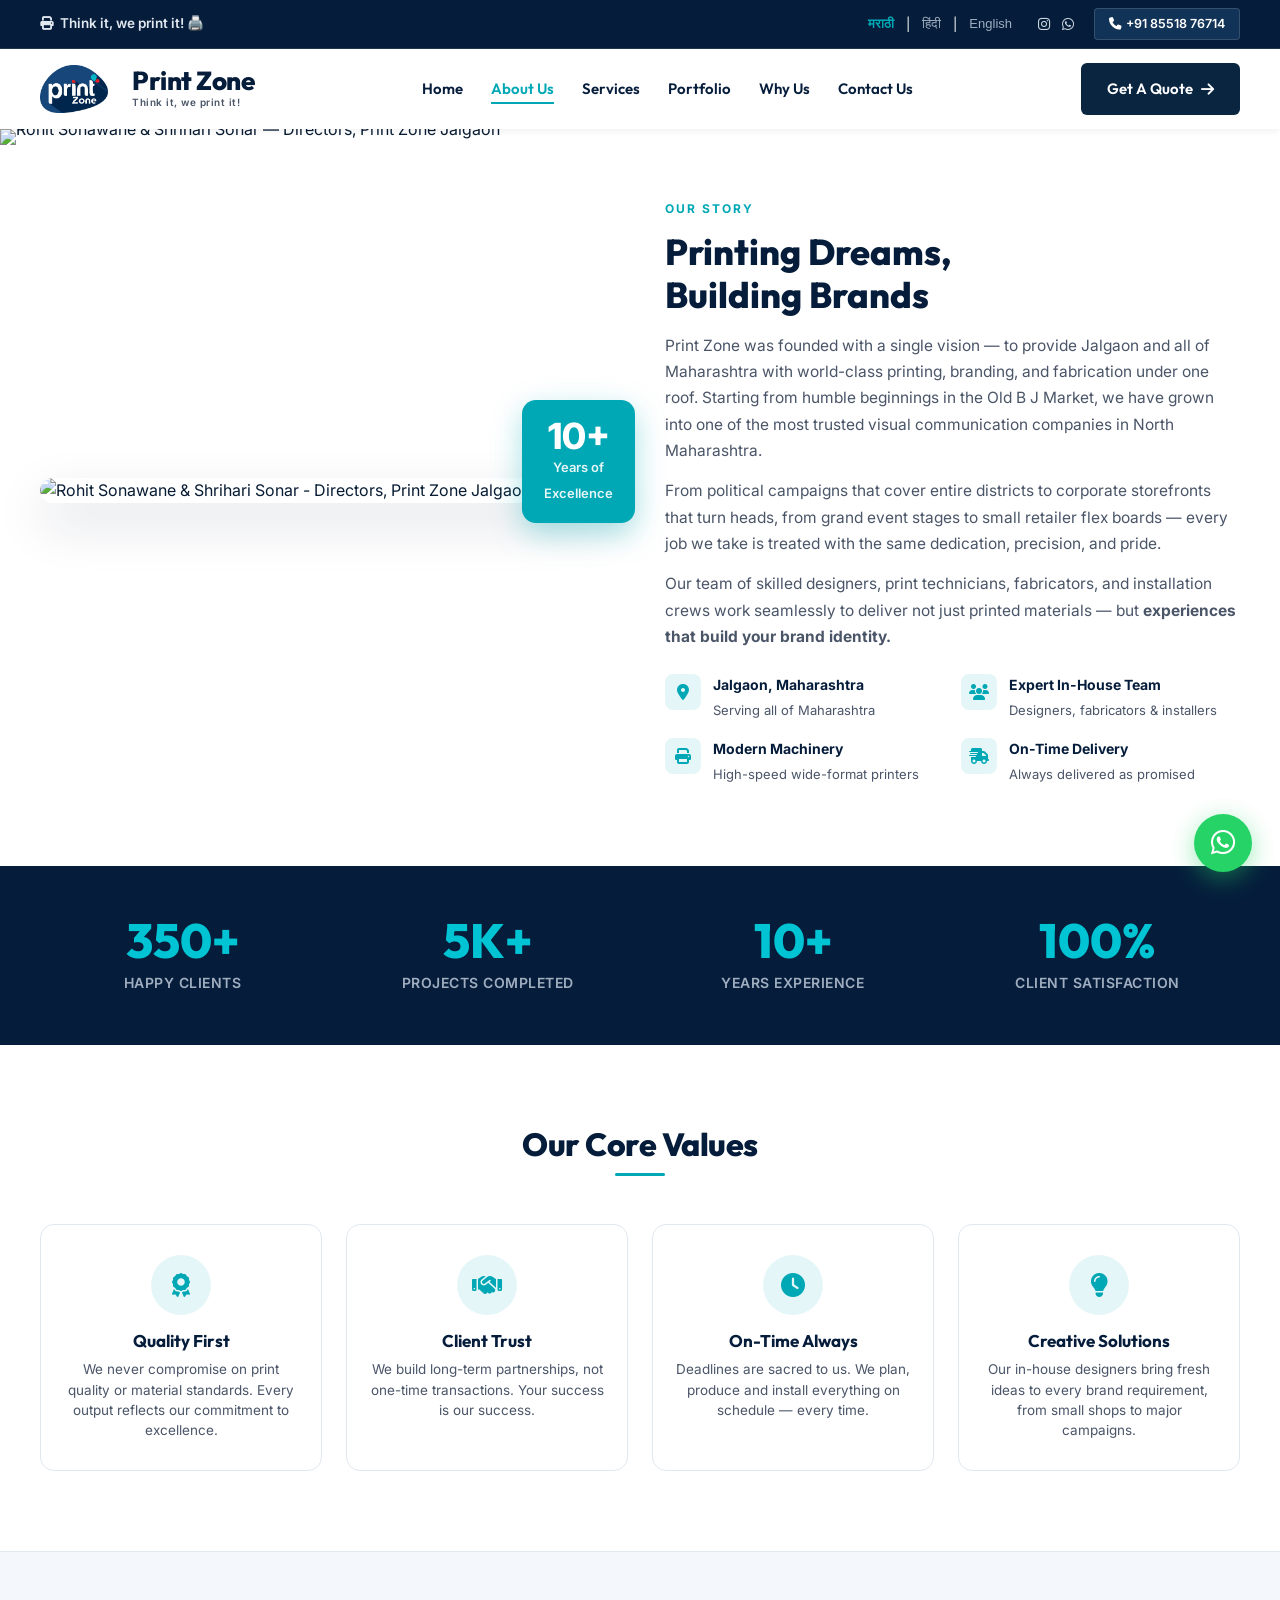
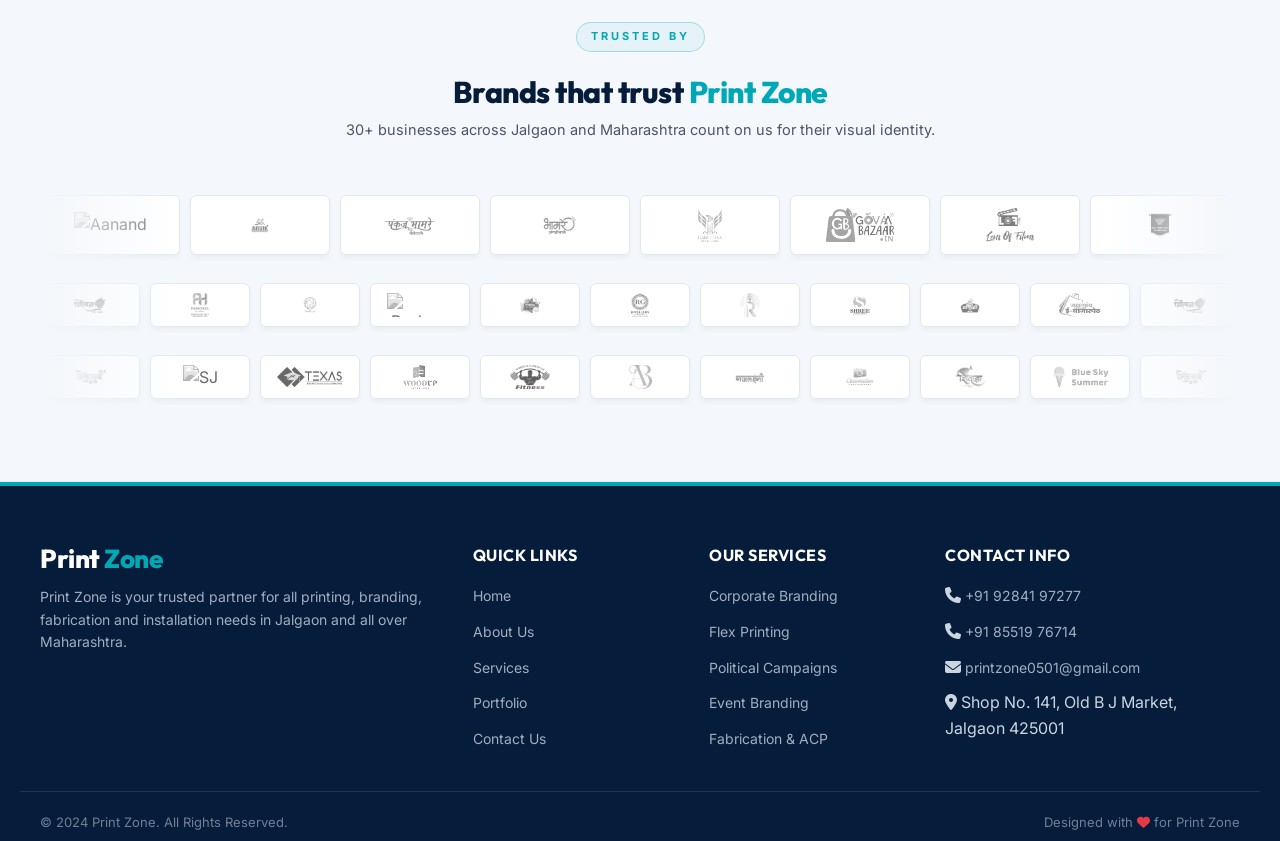
==== commit 5dc10b34: "feat: complete website with machines, directors banner, 7 services, team, smooth animations and upda" ====
--- a/about.html
+++ b/about.html
@@ -47,12 +47,8 @@
     .about-section { padding: 50px 0 80px; }
     .about-inner { max-width: 1240px; margin: 0 auto; padding: 0 20px; display: grid; grid-template-columns: 1fr 1fr; gap: 50px; align-items: center; }
     .about-img-wrap { position: relative; }
-    .about-img-main { width: 100%; border-radius: 16px; overflow: hidden; aspect-ratio: 4/3; box-shadow: 0 20px 50px rgba(5,29,59,0.15); }
-    .about-img-main img { width: 100%; height: 100%; object-fit: cover; }
-    /* TODO placeholder if no image */
-    .img-placeholder { width: 100%; height: 100%; background: linear-gradient(135deg, #0A2540, #113357); display: flex; flex-direction: column; align-items: center; justify-content: center; color: #CBD5E0; gap: 12px; }
-    .img-placeholder i { font-size: 48px; color: var(--cyan-accent); }
-    .img-placeholder p { font-size: 13px; font-weight: 600; color: #718096; }
+    .about-img-main { width: 100%; border-radius: 16px; overflow: hidden; box-shadow: 0 20px 50px rgba(5,29,59,0.15); }
+    .about-img-main img { width: 100%; height: auto; display: block; object-fit: cover; border-radius: 16px; }
     .about-badge { position: absolute; bottom: -20px; right: -20px; background: var(--cyan-accent); color: #fff; border-radius: 14px; padding: 18px 22px; text-align: center; box-shadow: 0 10px 30px rgba(0,168,181,0.35); }
     .about-badge strong { display: block; font-size: 36px; font-weight: 800; line-height: 1; }
     .about-badge span { font-size: 13px; font-weight: 600; opacity: 0.9; }
@@ -64,6 +60,15 @@
     .highlight-icon { width: 36px; height: 36px; border-radius: 8px; background: rgba(0,168,181,0.1); color: var(--cyan-accent); display: flex; align-items: center; justify-content: center; font-size: 16px; flex-shrink: 0; }
     .highlight-text strong { display: block; font-size: 14px; font-weight: 700; color: var(--navy-dark); }
     .highlight-text span { font-size: 13px; color: var(--text-muted); }
+
+    /* Directors Hero Banner */
+    .directors-hero-banner { width: 100%; line-height: 0; overflow: hidden; }
+    .directors-hero-banner img { width: 100%; height: auto; display: block; }
+
+    /* Directors Feature Banner */
+    .directors-banner-section { padding: 0; background: #f0f4f8; }
+    .directors-banner-wrap { max-width: 100%; overflow: hidden; line-height: 0; }
+    .directors-banner-img { width: 100%; height: auto; display: block; object-fit: cover; }
 
     /* Stats Banner */
     .stats-banner { background: var(--navy-dark); padding: 50px 0; }
@@ -131,8 +136,8 @@
           <a href="https://www.instagram.com/print_zone_5/" target="_blank" class="social-icon" aria-label="Instagram"><i class="fa-brands fa-instagram"></i></a>
           <a href="https://wa.me/919284197277" target="_blank" class="social-icon" aria-label="WhatsApp"><i class="fa-brands fa-whatsapp"></i></a>
         </div>
-        <a href="tel:+919284197277" class="top-quote-btn">
-          <i class="fa-solid fa-phone"></i> +91 92841 97277
+        <a href="tel:+918551876714" class="top-quote-btn">
+          <i class="fa-solid fa-phone"></i> +91 85518 76714
         </a>
       </div>
     </div>
@@ -163,32 +168,10 @@
     </div>
   </nav>
 
-  <!-- Floating Sidebar -->
-  <div class="floating-sidebar">
-    <a href="https://wa.me/919284197277?text=Hi%20Print%20Zone%2C%20I%20want%20a%20quote" target="_blank" class="floating-item floating-wa">
-      <i class="fa-brands fa-whatsapp"></i> WhatsApp
-    </a>
-    <a href="tel:+919284197277" class="floating-item floating-call">
-      <i class="fa-solid fa-phone"></i> Call Now
-    </a>
-    <a href="index.html#contact" class="floating-item floating-quote">
-      <i class="fa-solid fa-envelope"></i> Get Quote
-    </a>
+  <!-- Directors Banner — full width below hero -->
+  <div class="directors-hero-banner">
+    <img src="img/director.jpeg" alt="Rohit Sonawane & Shrihari Sonar — Directors, Print Zone Jalgaon">
   </div>
-
-  <!-- Page Hero -->
-  <section class="page-hero">
-    <div class="page-hero-bg"></div>
-    <div class="page-hero-inner">
-      <div class="breadcrumb">
-        <a href="index.html">Home</a>
-        <span>/</span>
-        <span style="color:#fff">About Us</span>
-      </div>
-      <h1>About <span style="color:var(--cyan-bright)">Print Zone</span></h1>
-      <p>Jalgaon's trusted printing, branding, and fabrication company — crafting impactful visual identities since our founding.</p>
-    </div>
-  </section>
 
   <!-- Our Story Section -->
   <section class="about-section">
@@ -197,16 +180,7 @@
       <!-- Left: Image Area -->
       <div class="about-img-wrap">
         <div class="about-img-main">
-          <!-- ================================================
-               ABOUT IMAGE — Company / Workshop / Team Photo
-               TODO: Replace with actual photo
-               Suggested: img/about_company.jpg
-               Usage: <img src="img/about_company.jpg" alt="Print Zone Jalgaon">
-               ================================================ -->
-          <div class="img-placeholder">
-            <i class="fa-solid fa-image"></i>
-            <p>TODO: Add company photo here<br><code>img/about_company.jpg</code></p>
-          </div>
+          <img src="img/about_directors_banner.jpg" alt="Rohit Sonawane &amp; Shrihari Sonar - Directors, Print Zone Jalgaon">
         </div>
         <div class="about-badge">
           <strong>10+</strong>
@@ -266,11 +240,11 @@
   <section class="stats-banner">
     <div class="stats-inner">
       <div class="stat-item">
-        <strong>500+</strong>
+        <strong>350+</strong>
         <p>Happy Clients</p>
       </div>
       <div class="stat-item">
-        <strong>10K+</strong>
+        <strong>5K+</strong>
         <p>Projects Completed</p>
       </div>
       <div class="stat-item">
@@ -310,79 +284,6 @@
         <h4>Creative Solutions</h4>
         <p>Our in-house designers bring fresh ideas to every brand requirement, from small shops to major campaigns.</p>
       </div>
-    </div>
-  </section>
-
-  <!-- Team Section -->
-  <section class="team-section">
-    <div class="section-header">
-      <h2 class="section-title">Our Team</h2>
-    </div>
-    <div class="team-grid">
-
-      <!-- ================================================
-           TEAM MEMBER 1 — Founder / Owner
-           TODO: Add real name, role, and photo
-           Usage: Replace <i> tag with <img src="img/team_1.jpg">
-           ================================================ -->
-      <div class="team-card">
-        <div class="team-photo">
-          <!-- TODO: Replace with actual photo: <img src="img/team_owner.jpg" alt="Owner" style="width:100%;height:100%;object-fit:cover;"> -->
-          <i class="fa-solid fa-user-tie"></i>
-        </div>
-        <div class="team-info">
-          <h4><!-- TODO: Add Founder Name --></h4>
-          <p class="role">Founder &amp; Director</p>
-          <p>Leading Print Zone with a vision to make world-class printing accessible to every business in Maharashtra.</p>
-        </div>
-      </div>
-
-      <!-- ================================================
-           TEAM MEMBER 2 — Design Lead
-           TODO: Add real name and photo
-           ================================================ -->
-      <div class="team-card">
-        <div class="team-photo">
-          <!-- TODO: Replace with actual photo: <img src="img/team_designer.jpg" alt="Design Lead" style="width:100%;height:100%;object-fit:cover;"> -->
-          <i class="fa-solid fa-pen-ruler"></i>
-        </div>
-        <div class="team-info">
-          <h4><!-- TODO: Add Designer Name --></h4>
-          <p class="role">Head of Design</p>
-          <p>Creating pixel-perfect artwork for corporates, politicians, and event managers across Maharashtra.</p>
-        </div>
-      </div>
-
-      <!-- ================================================
-           TEAM MEMBER 3 — Operations
-           TODO: Add real name and photo
-           ================================================ -->
-      <div class="team-card">
-        <div class="team-photo">
-          <!-- TODO: Replace with actual photo: <img src="img/team_ops.jpg" alt="Operations" style="width:100%;height:100%;object-fit:cover;"> -->
-          <i class="fa-solid fa-gears"></i>
-        </div>
-        <div class="team-info">
-          <h4><!-- TODO: Add Operations Name --></h4>
-          <p class="role">Operations Manager</p>
-          <p>Ensuring every job is produced, dispatched, and installed flawlessly within the committed timeline.</p>
-        </div>
-      </div>
-
-      <!-- ================================================
-           TEAM MEMBER 4 — Web Developer (NEW)
-           ================================================ -->
-      <div class="team-card">
-        <div class="team-photo">
-          <i class="fa-solid fa-laptop-code"></i>
-        </div>
-        <div class="team-info">
-          <h4><!-- TODO: Add Web Developer Name --></h4>
-          <p class="role">Web Developer</p>
-          <p>Building high-performance, mobile-responsive business websites to establish our clients' online presence.</p>
-        </div>
-      </div>
-
     </div>
   </section>
 
@@ -509,7 +410,7 @@
         <h4 class="footer-title">Contact Info</h4>
         <ul class="footer-links">
           <li><i class="fa-solid fa-phone"></i> <a href="tel:+919284197277">+91 92841 97277</a></li>
-          <li><i class="fa-solid fa-phone"></i> <a href="tel:+918551876714">+91 85518 76714</a></li>
+          <li><i class="fa-solid fa-phone"></i> <a href="tel:+918551976714">+91 85519 76714</a></li>
           <li><i class="fa-solid fa-envelope"></i> <a href="mailto:printzone0501@gmail.com">printzone0501@gmail.com</a></li>
           <li><i class="fa-solid fa-location-dot"></i> Shop No. 141, Old B J Market, Jalgaon 425001</li>
         </ul>
--- a/styles.css
+++ b/styles.css
@@ -215,6 +215,7 @@
   display: flex;
   justify-content: space-between;
   align-items: center;
+  transition: padding 0.3s cubic-bezier(0.4, 0, 0.2, 1);
 }
 
 .logo {
@@ -1222,16 +1223,15 @@
    NAVBAR SCROLL SHRINK EFFECT
    ============================== */
 .navbar {
-  transition: padding 0.3s ease, box-shadow 0.3s ease;
+  transition: box-shadow 0.3s ease;
 }
 
 .navbar.scrolled {
-  padding: 8px 0;
   box-shadow: 0 4px 20px rgba(5,29,59,0.15);
 }
 
 .navbar.scrolled .navbar-inner {
-  padding: 0 30px;
+  padding: 8px 20px;
 }
 
 
@@ -1385,7 +1385,7 @@
   background: rgba(255, 255, 255, 0.05);
   border: 1px solid rgba(255, 255, 255, 0.08);
   border-radius: var(--radius-md);
-  padding: 30px 24px;
+  padding: 24px 20px;
   text-align: center;
   transition: var(--transition);
 }
@@ -1396,22 +1396,43 @@
   transform: translateY(-5px);
 }
 
-.infra-card i {
-  font-size: 32px;
-  color: var(--cyan-bright);
-  margin-bottom: 16px;
+.infra-img-box {
+  width: 100%;
+  height: 140px;
+  display: flex;
+  align-items: center;
+  justify-content: center;
+  margin-bottom: 20px;
+  background: rgba(255, 255, 255, 0.03);
+  border-radius: var(--radius-sm);
+  padding: 12px;
+  overflow: hidden;
+  border: 1px solid rgba(255, 255, 255, 0.02);
+}
+
+.infra-img-box img {
+  max-width: 100%;
+  max-height: 100%;
+  object-fit: contain;
+  filter: drop-shadow(0 6px 12px rgba(0,0,0,0.4));
+  transition: transform 0.3s cubic-bezier(0.25, 0.46, 0.45, 0.94);
+}
+
+.infra-card:hover .infra-img-box img {
+  transform: scale(1.08);
 }
 
 .infra-card h4 {
-  font-size: 18px;
-  margin-bottom: 12px;
+  font-size: 17px;
+  margin-bottom: 10px;
   font-family: 'Outfit', sans-serif;
+  color: #FFFFFF;
 }
 
 .infra-card p {
-  font-size: 14px;
+  font-size: 13px;
   color: var(--text-light);
-  line-height: 1.6;
+  line-height: 1.5;
 }
 
 /* ==============================
@@ -1726,6 +1747,9 @@
   width: max-content;
   animation: scrollClients 30s linear infinite;
   padding: 6px 0;
+  will-change: transform;
+  transform: translate3d(0, 0, 0);
+  backface-visibility: hidden;
 }
 
 .clients-track-reverse {
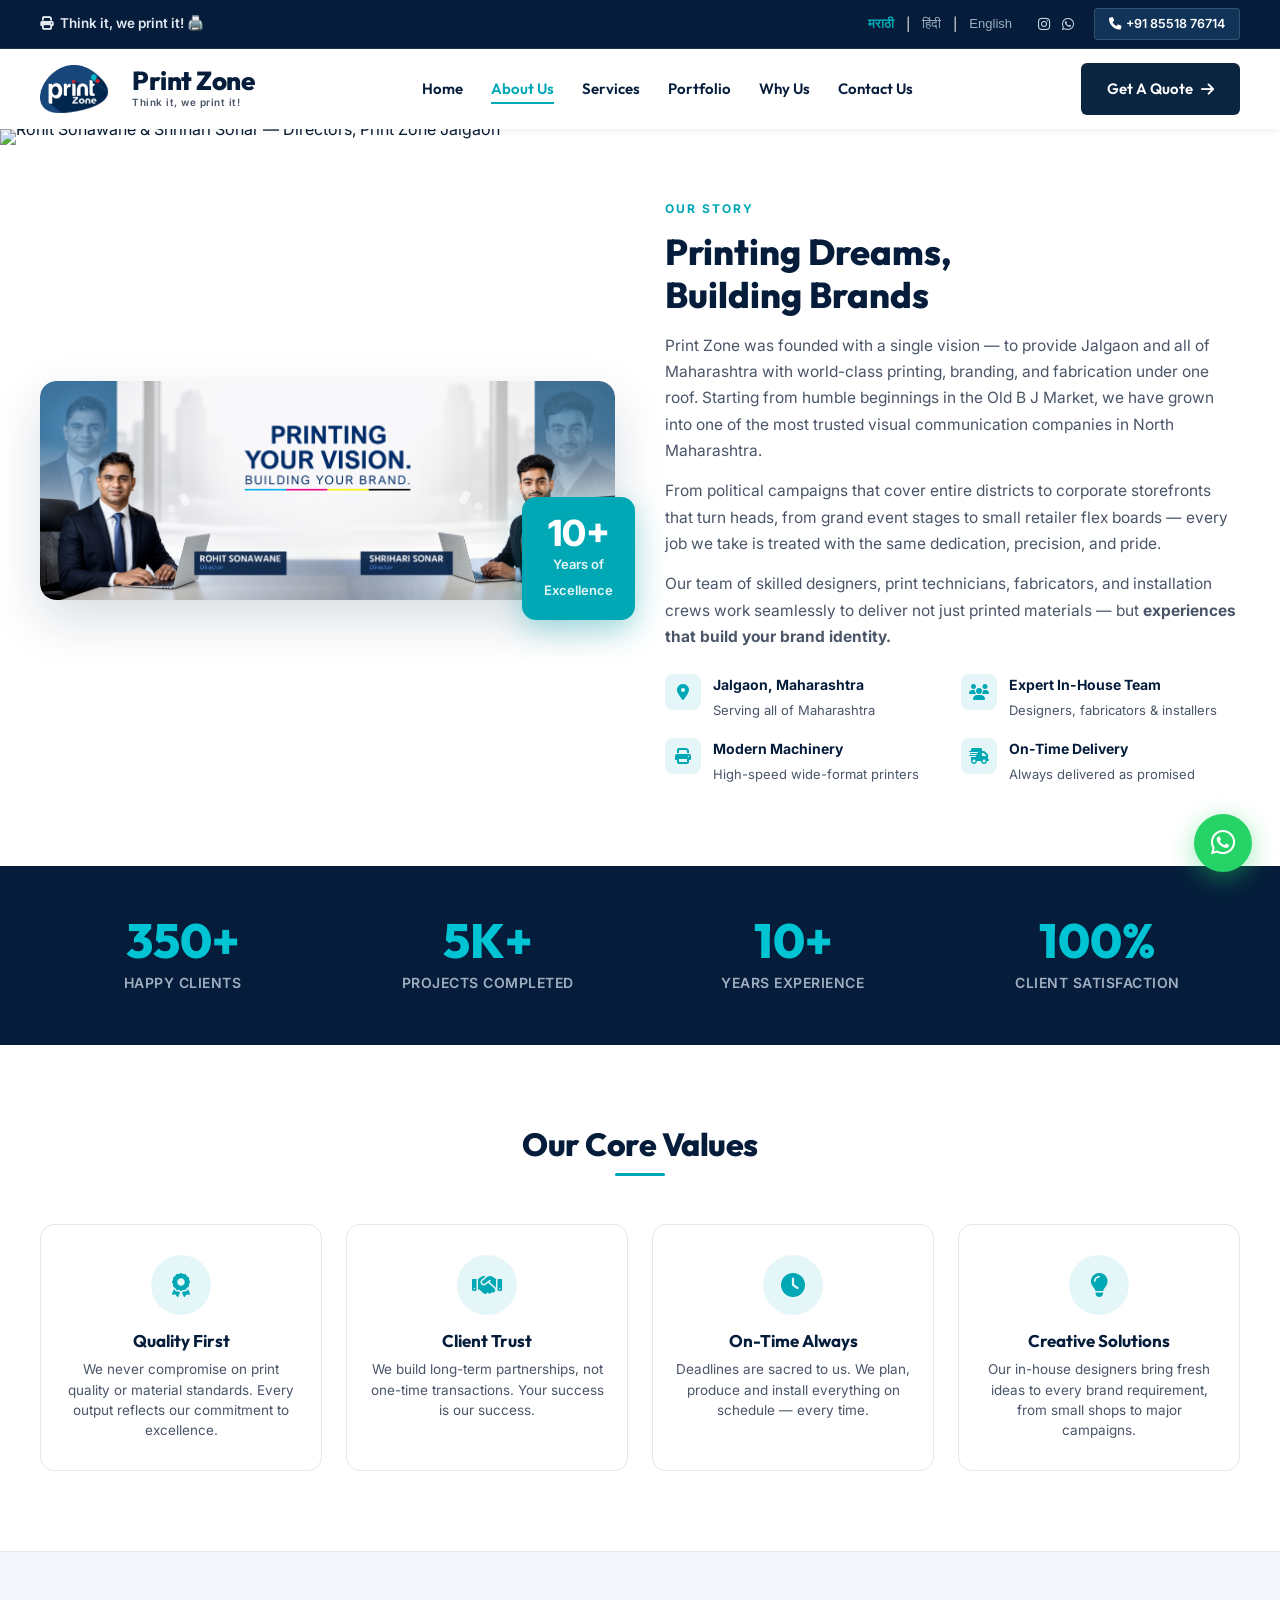
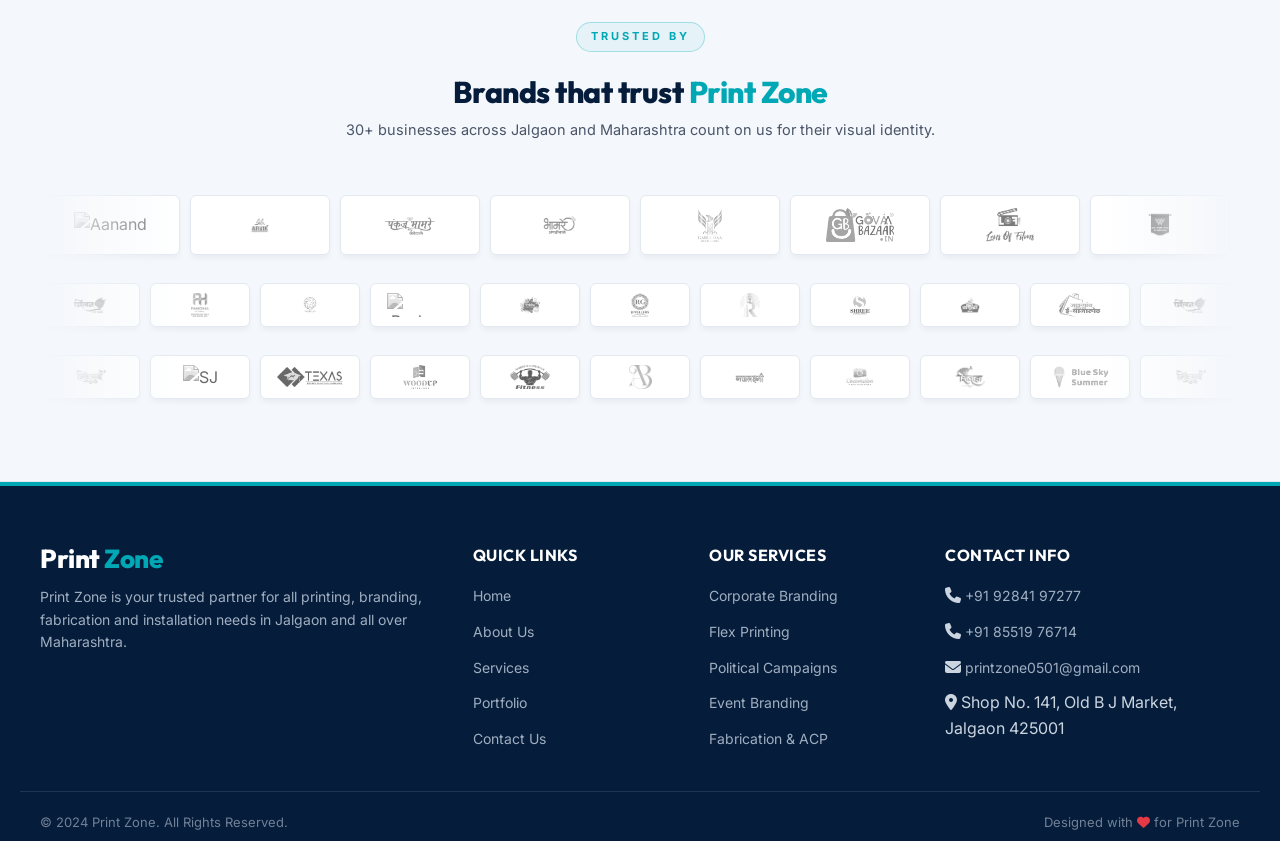
==== commit 0c26736c: "fix: sharp directors photo (high-res Director.jpeg), full responsive design for all screen sizes 320" ====
--- a/about.html
+++ b/about.html
@@ -180,7 +180,7 @@
       <!-- Left: Image Area -->
       <div class="about-img-wrap">
         <div class="about-img-main">
-          <img src="img/about_directors_banner.jpg" alt="Rohit Sonawane &amp; Shrihari Sonar - Directors, Print Zone Jalgaon">
+          <img src="img/Director.jpeg" alt="Rohit Sonawane &amp; Shrihari Sonar - Directors, Print Zone Jalgaon">
         </div>
         <div class="about-badge">
           <strong>10+</strong>
--- a/styles.css
+++ b/styles.css
@@ -2482,3 +2482,143 @@
   border-color: var(--cyan-accent);
 }
 
+/* ================================================
+   COMPREHENSIVE RESPONSIVE DESIGN SYSTEM
+   Covers: 320px → 480px → 768px → 1024px → 1440px → 2560px+
+   ================================================ */
+
+/* --- GLOBAL IMAGE SHARPNESS FIX --- */
+img {
+  max-width: 100%;
+  height: auto;
+  -webkit-backface-visibility: hidden;
+  backface-visibility: hidden;
+  transform: translateZ(0);
+}
+
+/* Directors banner — full res, never blurry */
+.directors-hero-banner img,
+.directors-banner-img,
+.about-img-main img {
+  width: 100%;
+  height: auto;
+  display: block;
+  -webkit-backface-visibility: hidden;
+  transform: translateZ(0);
+}
+
+/* --- LARGE SCREENS: 1440px+ --- */
+@media (min-width: 1440px) {
+  .hero-headline { font-size: 62px; }
+  .section-title  { font-size: 46px; }
+  .infra-img-box  { height: 170px; }
+}
+
+/* --- TABLET LANDSCAPE: 1024px --- */
+@media (max-width: 1024px) {
+  .infrastructure-grid { grid-template-columns: repeat(3, 1fr); gap: 20px; }
+  .infra-img-box { height: 120px; }
+}
+
+/* --- TABLET PORTRAIT: 900px --- */
+@media (max-width: 900px) {
+  .hero-inner { grid-template-columns: 1fr; text-align: center; gap: 30px; padding: 40px 20px; }
+  .hero-headline { font-size: clamp(24px, 5vw, 40px); }
+  .hero-visual { order: -1; }
+
+  .infrastructure-grid { grid-template-columns: repeat(2, 1fr); gap: 18px; }
+  .infra-img-box { height: 110px; }
+
+  .services-grid { grid-template-columns: repeat(2, 1fr); }
+  .brand-teams-grid { grid-template-columns: repeat(2, 1fr); }
+  .stats-inner { grid-template-columns: repeat(2, 1fr); gap: 30px; }
+
+  .about-inner { grid-template-columns: 1fr; gap: 30px; }
+  .about-img-wrap { margin-bottom: 30px; }
+  .about-badge { bottom: -10px; right: 10px; }
+  .about-highlights { grid-template-columns: 1fr 1fr; }
+
+  .team-grid { grid-template-columns: repeat(2, 1fr) !important; }
+  .values-grid { grid-template-columns: repeat(2, 1fr); }
+  .portfolio-grid { grid-template-columns: repeat(2, 1fr); }
+  .footer-inner { grid-template-columns: repeat(2, 1fr); gap: 40px; }
+  .transformations-grid { grid-template-columns: 1fr 1fr; }
+  .usp-grid { grid-template-columns: repeat(2, 1fr); }
+
+  .infrastructure-section,
+  .services-section,
+  .testimonials-section,
+  .values-section,
+  .team-section { padding: 50px 0; }
+}
+
+/* --- MOBILE: 600px --- */
+@media (max-width: 600px) {
+  .infrastructure-grid { grid-template-columns: 1fr 1fr; gap: 14px; }
+  .infra-img-box { height: 100px; }
+  .infra-card h4 { font-size: 13px; }
+  .infra-card p  { font-size: 11px; }
+
+  .services-grid { grid-template-columns: 1fr; }
+  .brand-teams-grid { grid-template-columns: 1fr; }
+  .about-highlights { grid-template-columns: 1fr; }
+  .stat-item strong { font-size: 36px; }
+  .team-grid { grid-template-columns: 1fr 1fr !important; }
+  .values-grid { grid-template-columns: 1fr 1fr; }
+  .transformations-grid { grid-template-columns: 1fr; }
+  .portfolio-grid { grid-template-columns: 1fr; }
+  .footer-inner { grid-template-columns: 1fr; gap: 30px; }
+  .usp-grid { grid-template-columns: 1fr; }
+
+  .testimonials-track .testimonial-card { width: 280px; }
+
+  .floating-sidebar {
+    bottom: 16px; top: auto; right: 50%;
+    transform: translateX(50%);
+    flex-direction: row; gap: 8px;
+  }
+  .floating-item { padding: 8px 14px; border-radius: 8px; }
+  .floating-item span { display: none; }
+
+  .page-hero h1 { font-size: clamp(22px, 6vw, 34px); }
+  .page-hero p  { font-size: 14px; }
+
+  /* Directors banner — show top half on small screens */
+  .directors-hero-banner img {
+    object-fit: cover;
+    object-position: center top;
+    max-height: 280px;
+    width: 100%;
+  }
+
+  .section-title    { font-size: clamp(20px, 5vw, 30px); }
+  .section-subtitle { font-size: 14px; }
+
+  .clients-track-mid .client-logo-item { width: 90px !important; height: 38px !important; }
+  .clients-track-horizontal .client-logo-item { width: 80px !important; height: 34px !important; }
+
+  .faq-question { font-size: 15px; }
+}
+
+/* --- SMALL MOBILE: 400px --- */
+@media (max-width: 400px) {
+  .infrastructure-grid { grid-template-columns: 1fr; }
+  .infra-img-box { height: 150px; }
+  .infra-card h4 { font-size: 15px; }
+  .stats-inner { grid-template-columns: 1fr 1fr; }
+  .hero-headline { font-size: 24px; }
+  .navbar-inner { padding: 10px 14px; }
+  .team-grid { grid-template-columns: 1fr !important; }
+  .values-grid { grid-template-columns: 1fr; }
+}
+
+/* --- 4K / ULTRA-WIDE: 2000px+ --- */
+@media (min-width: 2000px) {
+  .navbar-inner, .hero-inner, .footer-inner,
+  .stats-inner, .about-inner, .brand-teams-container { max-width: 1800px; }
+  html { font-size: 18px; }
+  .hero-headline { font-size: 80px; }
+  .section-title  { font-size: 58px; }
+  .infra-img-box  { height: 220px; }
+  .infra-card h4  { font-size: 24px; }
+}
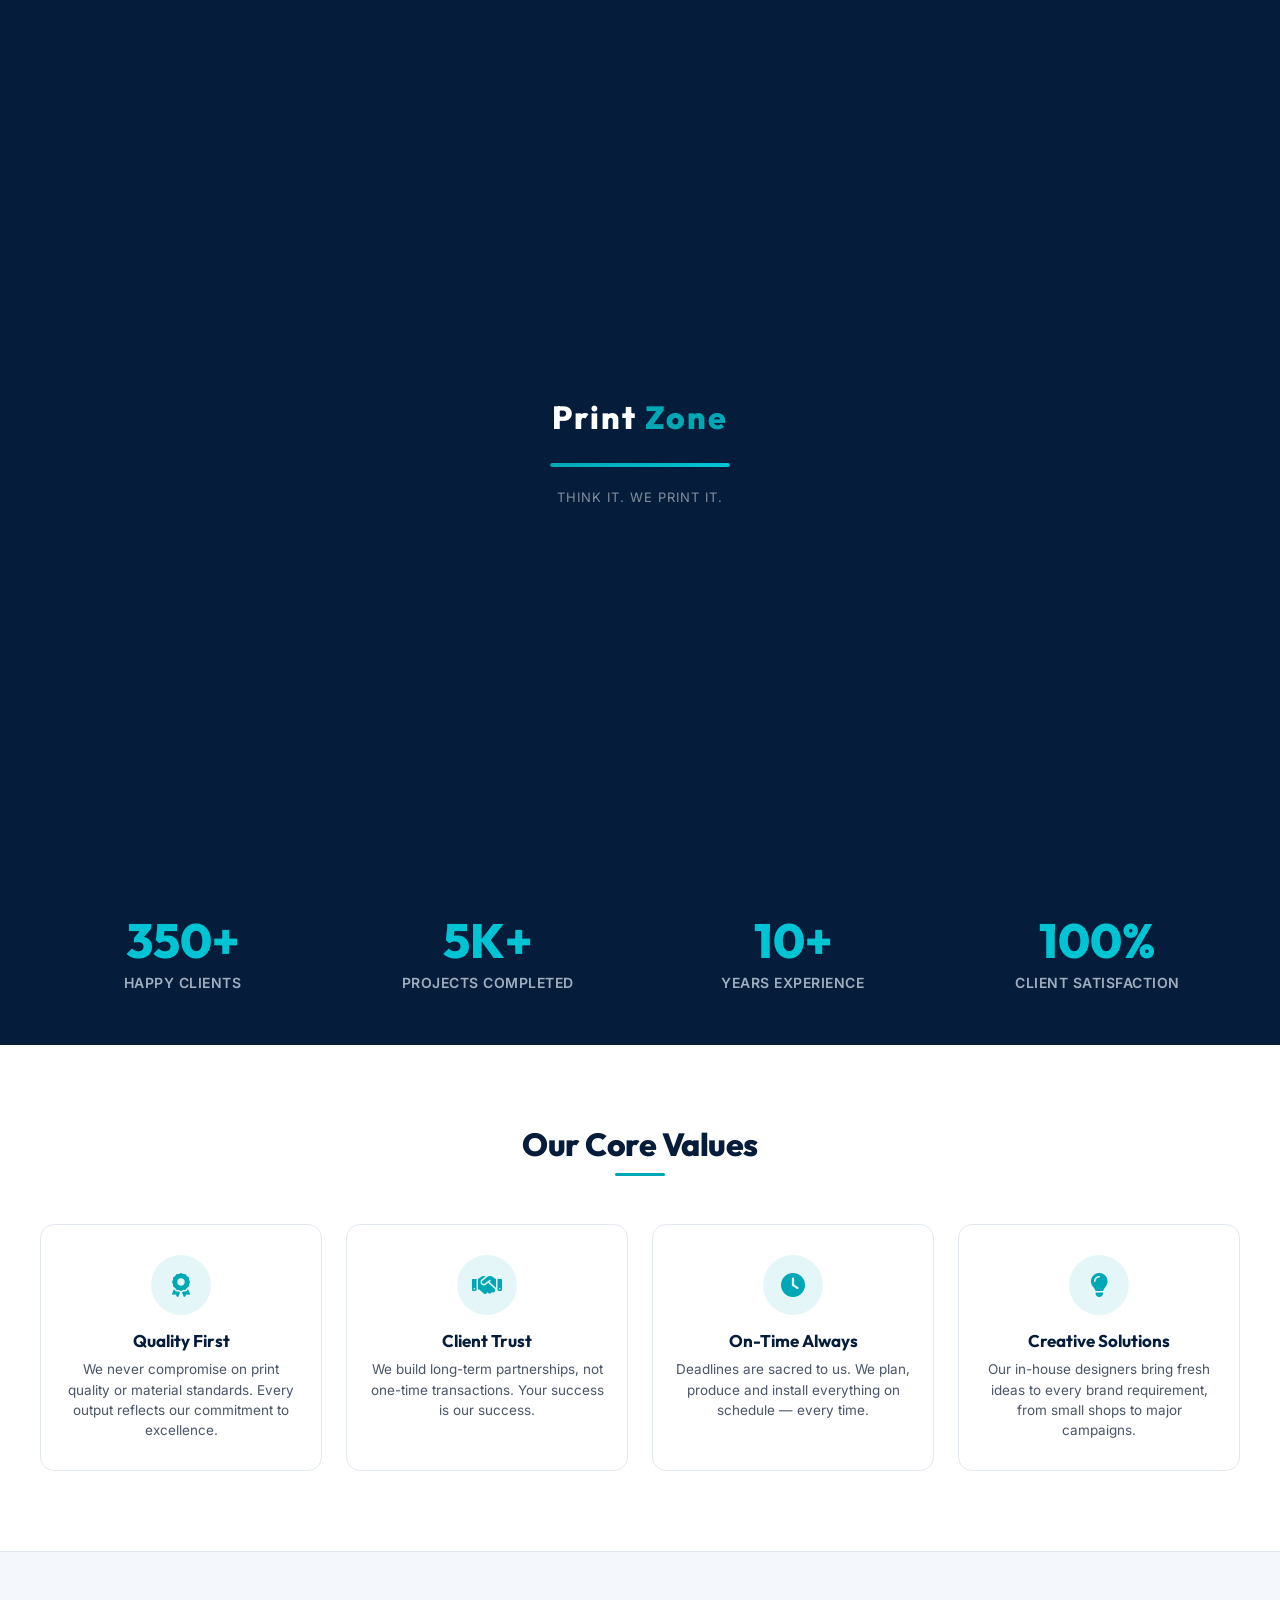
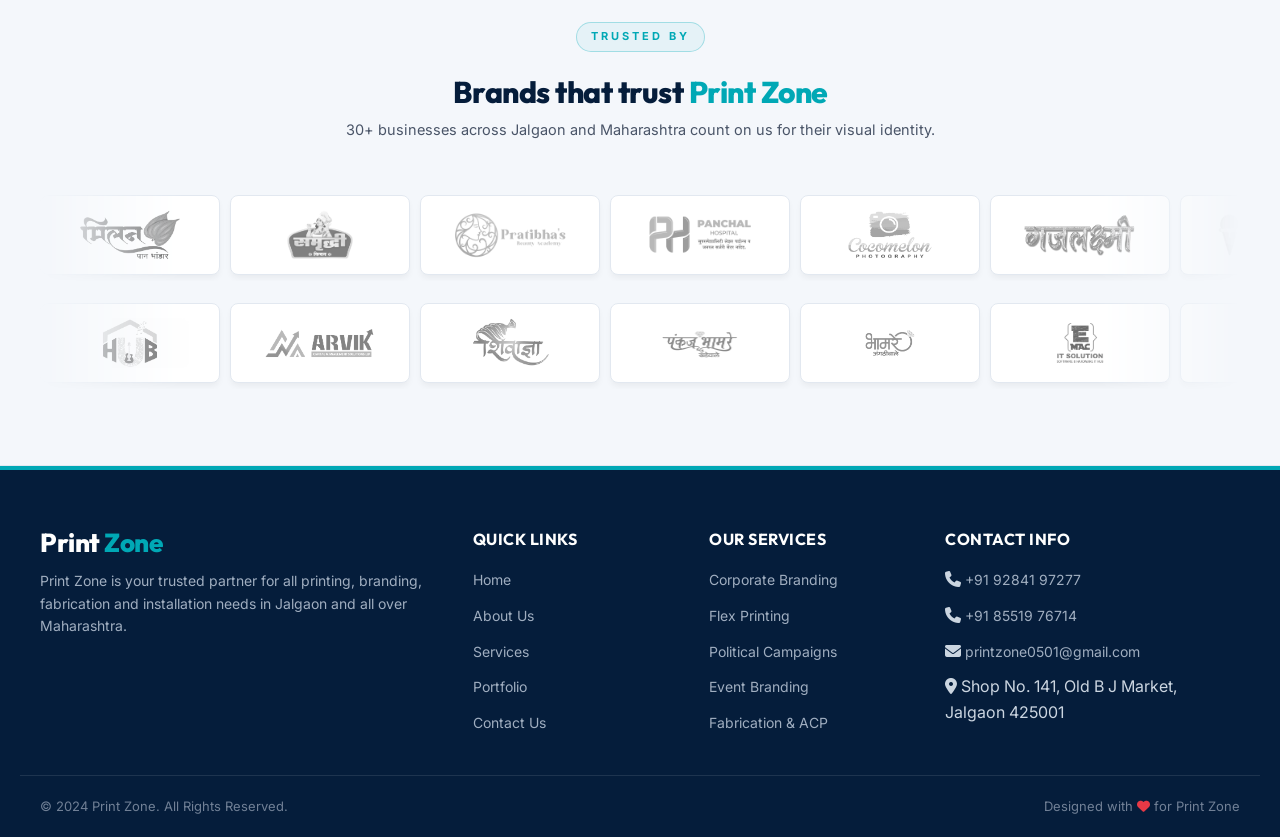
==== commit b5bd23c9: "fix: update client brand logo marquee on about.html to use standardized numbered sponsor images and " ====
--- a/about.html
+++ b/about.html
@@ -299,81 +299,96 @@
       <!-- Row 1 — scrolls left -->
       <div class="clients-carousel">
         <div class="clients-track-horizontal">
-          <div class="client-logo-item"><img src="img/Sponsers/aanand logo 2.png" alt="Aanand"></div>
-          <div class="client-logo-item"><img src="img/Sponsers/arvik logo.png" alt="Arvik"></div>
-          <div class="client-logo-item"><img src="img/Sponsers/Bhamre logo.png" alt="Bhamre"></div>
-          <div class="client-logo-item"><img src="img/Sponsers/bhamrering.png" alt="Bhamre Ring"></div>
-          <div class="client-logo-item"><img src="img/Sponsers/Garuda.png" alt="Garuda"></div>
-          <div class="client-logo-item"><img src="img/Sponsers/Govva Logo.png" alt="Govva"></div>
-          <div class="client-logo-item"><img src="img/Sponsers/LOF LOGO.png" alt="LOF"></div>
-          <div class="client-logo-item"><img src="img/Sponsers/LOGO (2).png" alt="Client"></div>
-          <div class="client-logo-item"><img src="img/Sponsers/Logo 2.png" alt="Client"></div>
-          <div class="client-logo-item"><img src="img/Sponsers/Logo son sakhi From Rohit Graphics.png" alt="Son Sakhi"></div>
+          <div class="client-logo-item"><img src="img/Sponsers/01.png" alt="Client 01"></div>
+          <div class="client-logo-item"><img src="img/Sponsers/02.png" alt="Client 02"></div>
+          <div class="client-logo-item"><img src="img/Sponsers/03.png" alt="Client 03"></div>
+          <div class="client-logo-item"><img src="img/Sponsers/04.png" alt="Client 04"></div>
+          <div class="client-logo-item"><img src="img/Sponsers/05.png" alt="Client 05"></div>
+          <div class="client-logo-item"><img src="img/Sponsers/06.png" alt="Client 06"></div>
+          <div class="client-logo-item"><img src="img/Sponsers/07.png" alt="Client 07"></div>
+          <div class="client-logo-item"><img src="img/Sponsers/08.png" alt="Client 08"></div>
+          <div class="client-logo-item"><img src="img/Sponsers/9.png" alt="Client 09"></div>
+          <div class="client-logo-item"><img src="img/Sponsers/10.png" alt="Client 10"></div>
+          <div class="client-logo-item"><img src="img/Sponsers/11.png" alt="Client 11"></div>
+          <div class="client-logo-item"><img src="img/Sponsers/12.png" alt="Client 12"></div>
+          <div class="client-logo-item"><img src="img/Sponsers/13.png" alt="Client 13"></div>
+          <div class="client-logo-item"><img src="img/Sponsers/14.png" alt="Client 14"></div>
+          <div class="client-logo-item"><img src="img/Sponsers/15.png" alt="Client 15"></div>
+          <div class="client-logo-item"><img src="img/Sponsers/16.png" alt="Client 16"></div>
+          <div class="client-logo-item"><img src="img/Sponsers/17.png" alt="Client 17"></div>
+          <div class="client-logo-item"><img src="img/Sponsers/18.png" alt="Client 18"></div>
+          <div class="client-logo-item"><img src="img/Sponsers/19.png" alt="Client 19"></div>
+          <div class="client-logo-item"><img src="img/Sponsers/20.png" alt="Client 20"></div>
           <!-- duplicate for seamless loop -->
-          <div class="client-logo-item"><img src="img/Sponsers/aanand logo 2.png" alt="Aanand"></div>
-          <div class="client-logo-item"><img src="img/Sponsers/arvik logo.png" alt="Arvik"></div>
-          <div class="client-logo-item"><img src="img/Sponsers/Bhamre logo.png" alt="Bhamre"></div>
-          <div class="client-logo-item"><img src="img/Sponsers/bhamrering.png" alt="Bhamre Ring"></div>
-          <div class="client-logo-item"><img src="img/Sponsers/Garuda.png" alt="Garuda"></div>
-          <div class="client-logo-item"><img src="img/Sponsers/Govva Logo.png" alt="Govva"></div>
-          <div class="client-logo-item"><img src="img/Sponsers/LOF LOGO.png" alt="LOF"></div>
-          <div class="client-logo-item"><img src="img/Sponsers/LOGO (2).png" alt="Client"></div>
-          <div class="client-logo-item"><img src="img/Sponsers/Logo 2.png" alt="Client"></div>
-          <div class="client-logo-item"><img src="img/Sponsers/Logo son sakhi From Rohit Graphics.png" alt="Son Sakhi"></div>
+          <div class="client-logo-item"><img src="img/Sponsers/01.png" alt="Client 01"></div>
+          <div class="client-logo-item"><img src="img/Sponsers/02.png" alt="Client 02"></div>
+          <div class="client-logo-item"><img src="img/Sponsers/03.png" alt="Client 03"></div>
+          <div class="client-logo-item"><img src="img/Sponsers/04.png" alt="Client 04"></div>
+          <div class="client-logo-item"><img src="img/Sponsers/05.png" alt="Client 05"></div>
+          <div class="client-logo-item"><img src="img/Sponsers/06.png" alt="Client 06"></div>
+          <div class="client-logo-item"><img src="img/Sponsers/07.png" alt="Client 07"></div>
+          <div class="client-logo-item"><img src="img/Sponsers/08.png" alt="Client 08"></div>
+          <div class="client-logo-item"><img src="img/Sponsers/9.png" alt="Client 09"></div>
+          <div class="client-logo-item"><img src="img/Sponsers/10.png" alt="Client 10"></div>
+          <div class="client-logo-item"><img src="img/Sponsers/11.png" alt="Client 11"></div>
+          <div class="client-logo-item"><img src="img/Sponsers/12.png" alt="Client 12"></div>
+          <div class="client-logo-item"><img src="img/Sponsers/13.png" alt="Client 13"></div>
+          <div class="client-logo-item"><img src="img/Sponsers/14.png" alt="Client 14"></div>
+          <div class="client-logo-item"><img src="img/Sponsers/15.png" alt="Client 15"></div>
+          <div class="client-logo-item"><img src="img/Sponsers/16.png" alt="Client 16"></div>
+          <div class="client-logo-item"><img src="img/Sponsers/17.png" alt="Client 17"></div>
+          <div class="client-logo-item"><img src="img/Sponsers/18.png" alt="Client 18"></div>
+          <div class="client-logo-item"><img src="img/Sponsers/19.png" alt="Client 19"></div>
+          <div class="client-logo-item"><img src="img/Sponsers/20.png" alt="Client 20"></div>
         </div>
       </div>
 
       <!-- Row 2 — scrolls right (reverse) -->
       <div class="clients-carousel">
         <div class="clients-track-horizontal clients-track-reverse">
-          <div class="client-logo-item"><img src="img/Sponsers/milan logo.png" alt="Milan"></div>
-          <div class="client-logo-item"><img src="img/Sponsers/Panchal Hospital logo.png" alt="Panchal Hospital"></div>
-          <div class="client-logo-item"><img src="img/Sponsers/PBA LOGO-Photoroom.png" alt="PBA"></div>
-          <div class="client-logo-item"><img src="img/Sponsers/peshwa logo.png" alt="Peshwa"></div>
-          <div class="client-logo-item"><img src="img/Sponsers/Prisha Logo.png" alt="Prisha"></div>
-          <div class="client-logo-item"><img src="img/Sponsers/RG Logo.png" alt="RG"></div>
-          <div class="client-logo-item"><img src="img/Sponsers/Rocky Bhai Logo CDR.png" alt="Rocky Bhai"></div>
-          <div class="client-logo-item"><img src="img/Sponsers/s logo PND.png" alt="PND"></div>
-          <div class="client-logo-item"><img src="img/Sponsers/samruddhi logo-Photoroom.png" alt="Samruddhi"></div>
-          <div class="client-logo-item"><img src="img/Sponsers/sangh LOGO.png" alt="Sangh"></div>
+          <div class="client-logo-item"><img src="img/Sponsers/21.png" alt="Client 21"></div>
+          <div class="client-logo-item"><img src="img/Sponsers/22.png" alt="Client 22"></div>
+          <div class="client-logo-item"><img src="img/Sponsers/23.png" alt="Client 23"></div>
+          <div class="client-logo-item"><img src="img/Sponsers/24.png" alt="Client 24"></div>
+          <div class="client-logo-item"><img src="img/Sponsers/25.png" alt="Client 25"></div>
+          <div class="client-logo-item"><img src="img/Sponsers/26.png" alt="Client 26"></div>
+          <div class="client-logo-item"><img src="img/Sponsers/27.png" alt="Client 27"></div>
+          <div class="client-logo-item"><img src="img/Sponsers/28.png" alt="Client 28"></div>
+          <div class="client-logo-item"><img src="img/Sponsers/29.png" alt="Client 29"></div>
+          <div class="client-logo-item"><img src="img/Sponsers/30.png" alt="Client 30"></div>
+          <div class="client-logo-item"><img src="img/Sponsers/31.png" alt="Client 31"></div>
+          <div class="client-logo-item"><img src="img/Sponsers/32.png" alt="Client 32"></div>
+          <div class="client-logo-item"><img src="img/Sponsers/33.png" alt="Client 33"></div>
+          <div class="client-logo-item"><img src="img/Sponsers/34.png" alt="Client 34"></div>
+          <div class="client-logo-item"><img src="img/Sponsers/35.png" alt="Client 35"></div>
+          <div class="client-logo-item"><img src="img/Sponsers/36.png" alt="Client 36"></div>
+          <div class="client-logo-item"><img src="img/Sponsers/37.png" alt="Client 37"></div>
+          <div class="client-logo-item"><img src="img/Sponsers/38.png" alt="Client 38"></div>
+          <div class="client-logo-item"><img src="img/Sponsers/39.png" alt="Client 39"></div>
+          <div class="client-logo-item"><img src="img/Sponsers/40.png" alt="Client 40"></div>
+          <div class="client-logo-item"><img src="img/Sponsers/41.png" alt="Client 41"></div>
           <!-- duplicate for seamless loop -->
-          <div class="client-logo-item"><img src="img/Sponsers/milan logo.png" alt="Milan"></div>
-          <div class="client-logo-item"><img src="img/Sponsers/Panchal Hospital logo.png" alt="Panchal Hospital"></div>
-          <div class="client-logo-item"><img src="img/Sponsers/PBA LOGO-Photoroom.png" alt="PBA"></div>
-          <div class="client-logo-item"><img src="img/Sponsers/peshwa logo.png" alt="Peshwa"></div>
-          <div class="client-logo-item"><img src="img/Sponsers/Prisha Logo.png" alt="Prisha"></div>
-          <div class="client-logo-item"><img src="img/Sponsers/RG Logo.png" alt="RG"></div>
-          <div class="client-logo-item"><img src="img/Sponsers/Rocky Bhai Logo CDR.png" alt="Rocky Bhai"></div>
-          <div class="client-logo-item"><img src="img/Sponsers/s logo PND.png" alt="PND"></div>
-          <div class="client-logo-item"><img src="img/Sponsers/samruddhi logo-Photoroom.png" alt="Samruddhi"></div>
-          <div class="client-logo-item"><img src="img/Sponsers/sangh LOGO.png" alt="Sangh"></div>
-        </div>
-      </div>
-
-      <!-- Row 3 — scrolls left -->
-      <div class="clients-carousel">
-        <div class="clients-track-horizontal">
-          <div class="client-logo-item"><img src="img/Sponsers/shivsurya.png" alt="Shivsurya"></div>
-          <div class="client-logo-item"><img src="img/Sponsers/sj logo.png" alt="SJ"></div>
-          <div class="client-logo-item"><img src="img/Sponsers/TEXAS logo.png" alt="Texas"></div>
-          <div class="client-logo-item"><img src="img/Sponsers/WOODUP LOGO.png" alt="Woodup"></div>
-          <div class="client-logo-item"><img src="img/Sponsers/Z Fitness Logo.png" alt="Z Fitness"></div>
-          <div class="client-logo-item"><img src="img/Sponsers/logo.png" alt="Client"></div>
-          <div class="client-logo-item"><img src="img/Sponsers/logo01.png" alt="Client"></div>
-          <div class="client-logo-item"><img src="img/Sponsers/logo2... png.png" alt="Client"></div>
-          <div class="client-logo-item"><img src="img/Sponsers/b_recreate_with_same_f-Photoroom.png" alt="Client"></div>
-          <div class="client-logo-item"><img src="img/Sponsers/logo.2.png" alt="Client"></div>
-          <!-- duplicate for seamless loop -->
-          <div class="client-logo-item"><img src="img/Sponsers/shivsurya.png" alt="Shivsurya"></div>
-          <div class="client-logo-item"><img src="img/Sponsers/sj logo.png" alt="SJ"></div>
-          <div class="client-logo-item"><img src="img/Sponsers/TEXAS logo.png" alt="Texas"></div>
-          <div class="client-logo-item"><img src="img/Sponsers/WOODUP LOGO.png" alt="Woodup"></div>
-          <div class="client-logo-item"><img src="img/Sponsers/Z Fitness Logo.png" alt="Z Fitness"></div>
-          <div class="client-logo-item"><img src="img/Sponsers/logo.png" alt="Client"></div>
-          <div class="client-logo-item"><img src="img/Sponsers/logo01.png" alt="Client"></div>
-          <div class="client-logo-item"><img src="img/Sponsers/logo2... png.png" alt="Client"></div>
-          <div class="client-logo-item"><img src="img/Sponsers/b_recreate_with_same_f-Photoroom.png" alt="Client"></div>
-          <div class="client-logo-item"><img src="img/Sponsers/logo.2.png" alt="Client"></div>
+          <div class="client-logo-item"><img src="img/Sponsers/21.png" alt="Client 21"></div>
+          <div class="client-logo-item"><img src="img/Sponsers/22.png" alt="Client 22"></div>
+          <div class="client-logo-item"><img src="img/Sponsers/23.png" alt="Client 23"></div>
+          <div class="client-logo-item"><img src="img/Sponsers/24.png" alt="Client 24"></div>
+          <div class="client-logo-item"><img src="img/Sponsers/25.png" alt="Client 25"></div>
+          <div class="client-logo-item"><img src="img/Sponsers/26.png" alt="Client 26"></div>
+          <div class="client-logo-item"><img src="img/Sponsers/27.png" alt="Client 27"></div>
+          <div class="client-logo-item"><img src="img/Sponsers/28.png" alt="Client 28"></div>
+          <div class="client-logo-item"><img src="img/Sponsers/29.png" alt="Client 29"></div>
+          <div class="client-logo-item"><img src="img/Sponsers/30.png" alt="Client 30"></div>
+          <div class="client-logo-item"><img src="img/Sponsers/31.png" alt="Client 31"></div>
+          <div class="client-logo-item"><img src="img/Sponsers/32.png" alt="Client 32"></div>
+          <div class="client-logo-item"><img src="img/Sponsers/33.png" alt="Client 33"></div>
+          <div class="client-logo-item"><img src="img/Sponsers/34.png" alt="Client 34"></div>
+          <div class="client-logo-item"><img src="img/Sponsers/35.png" alt="Client 35"></div>
+          <div class="client-logo-item"><img src="img/Sponsers/36.png" alt="Client 36"></div>
+          <div class="client-logo-item"><img src="img/Sponsers/37.png" alt="Client 37"></div>
+          <div class="client-logo-item"><img src="img/Sponsers/38.png" alt="Client 38"></div>
+          <div class="client-logo-item"><img src="img/Sponsers/39.png" alt="Client 39"></div>
+          <div class="client-logo-item"><img src="img/Sponsers/40.png" alt="Client 40"></div>
+          <div class="client-logo-item"><img src="img/Sponsers/41.png" alt="Client 41"></div>
         </div>
       </div>
     </div>
--- a/styles.css
+++ b/styles.css
@@ -1762,10 +1762,10 @@
   justify-content: center !important;
   background: #FFFFFF;
   border: 1px solid var(--border-color);
-  border-radius: 6px;
-  padding: 6px 10px;
-  width: 100px !important;
-  height: 44px !important;
+  border-radius: 8px;
+  padding: 8px 12px;
+  width: 180px !important;
+  height: 80px !important;
   box-shadow: var(--shadow-sm);
   transition: border-color 0.3s ease, box-shadow 0.3s ease, transform 0.3s ease;
   flex-shrink: 0 !important;
@@ -1794,18 +1794,7 @@
   filter: grayscale(0%) opacity(1);
 }
 
-/* Make middle row brand logos larger */
-.clients-carousel:nth-of-type(2) .client-logo-item {
-  width: 140px !important;
-  height: 60px !important;
-  padding: 8px 12px;
-}
-.clients-carousel:nth-of-type(2) .client-logo-item img {
-  width: auto !important;
-  height: auto !important;
-  max-width: 85% !important;
-  max-height: 80% !important;
-}
+
 
 @keyframes scrollClients {
   0% { transform: translateX(0); }
@@ -2522,6 +2511,7 @@
 
 /* --- TABLET PORTRAIT: 900px --- */
 @media (max-width: 900px) {
+  .client-logo-item { width: 130px !important; height: 58px !important; padding: 6px 10px !important; }
   .hero-inner { grid-template-columns: 1fr; text-align: center; gap: 30px; padding: 40px 20px; }
   .hero-headline { font-size: clamp(24px, 5vw, 40px); }
   .hero-visual { order: -1; }
@@ -2594,8 +2584,7 @@
   .section-title    { font-size: clamp(20px, 5vw, 30px); }
   .section-subtitle { font-size: 14px; }
 
-  .clients-track-mid .client-logo-item { width: 90px !important; height: 38px !important; }
-  .clients-track-horizontal .client-logo-item { width: 80px !important; height: 34px !important; }
+  .client-logo-item { width: 100px !important; height: 46px !important; padding: 4px 8px !important; }
 
   .faq-question { font-size: 15px; }
 }
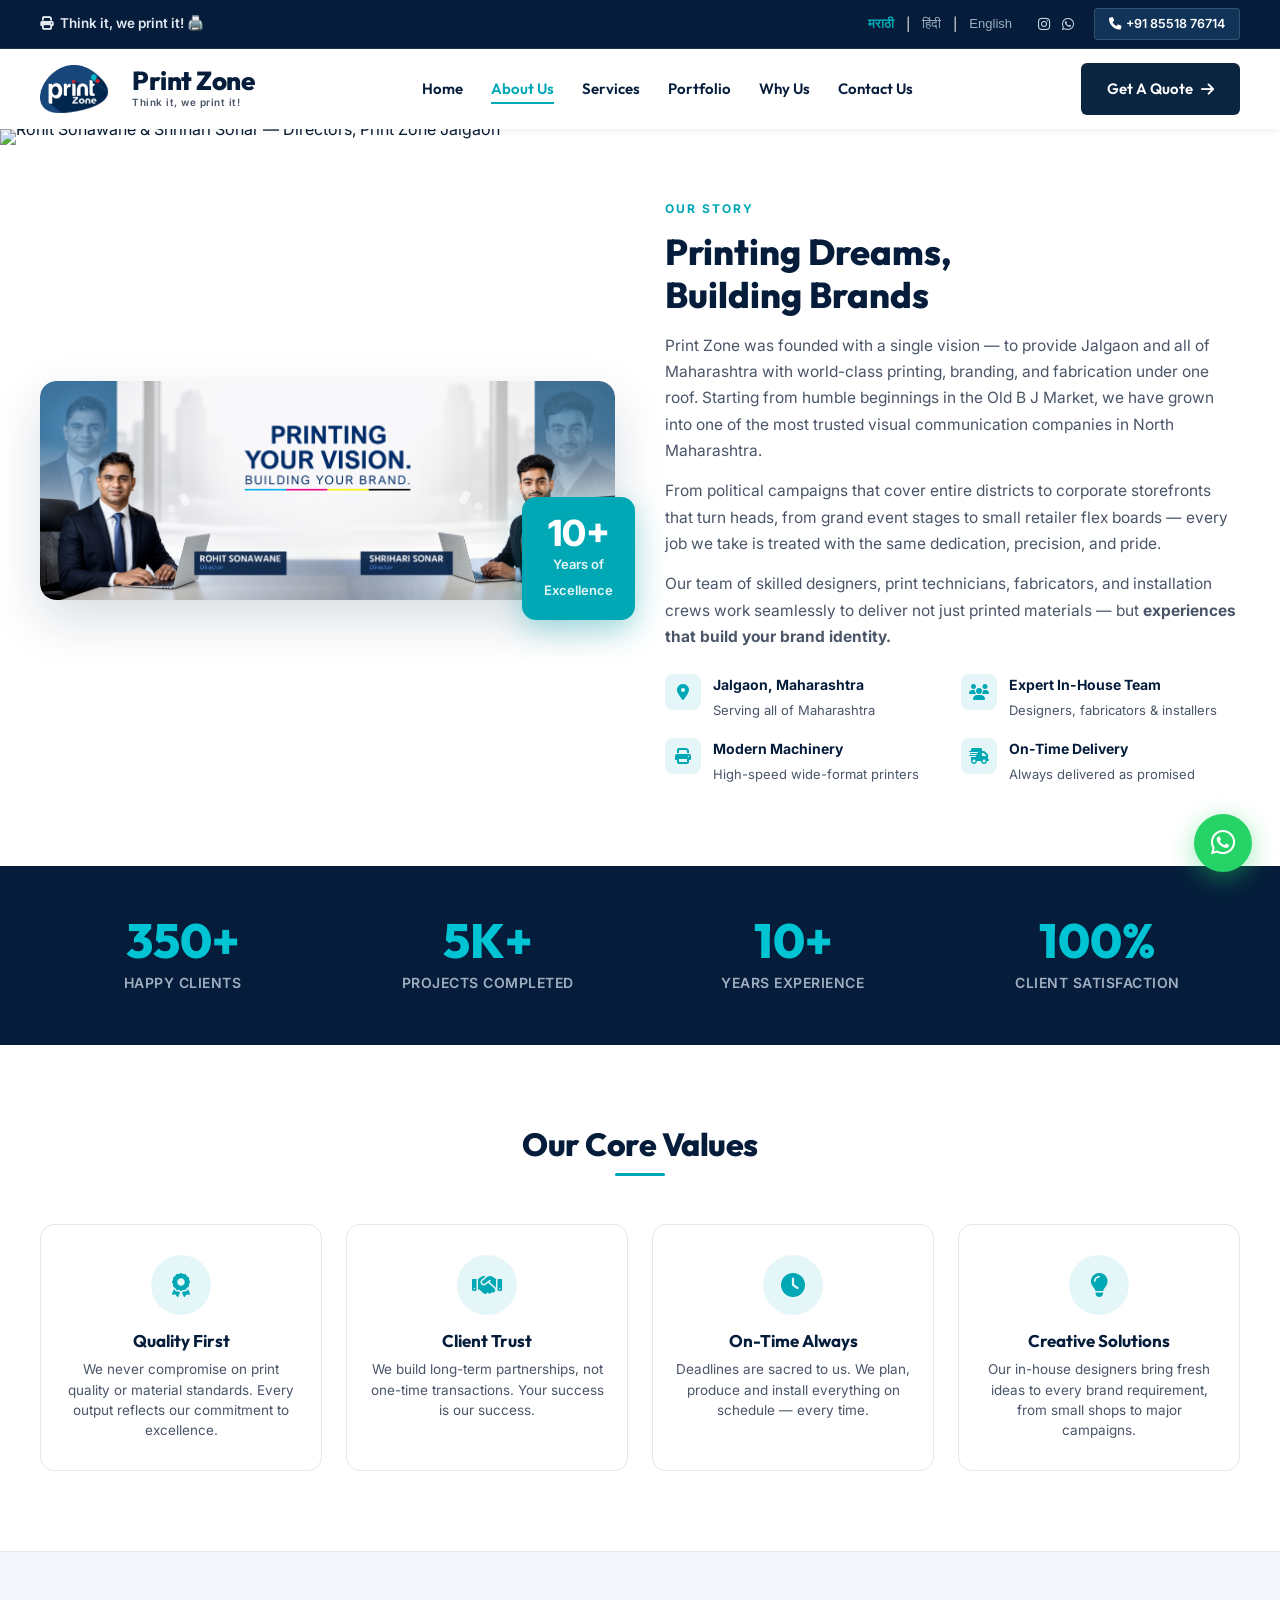
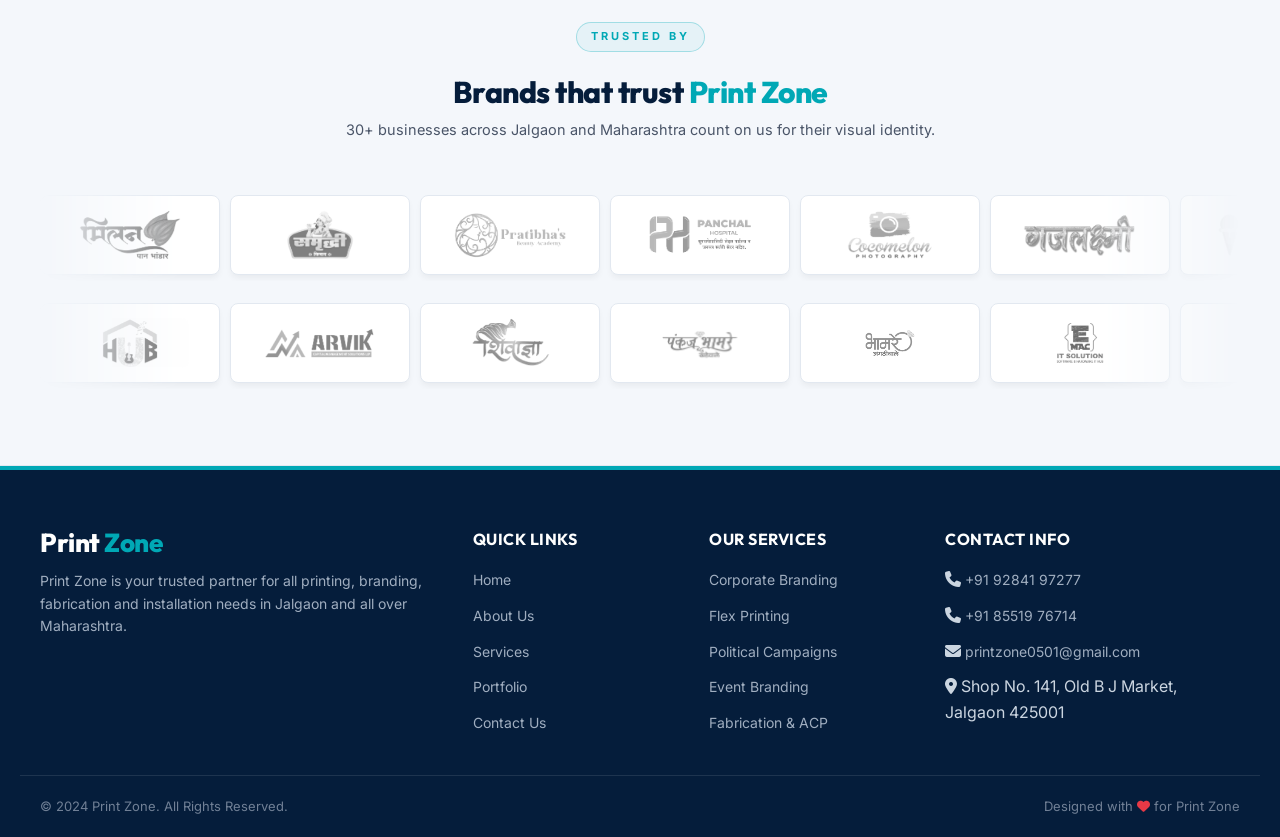
==== commit 5e59892c: "fix: resolve mobile layout overlapping of slogan, language switcher, and navbar buttons" ====
--- a/about.html
+++ b/about.html
@@ -160,6 +160,7 @@
         <li><a href="index.html#portfolio" class="nav-link">Portfolio</a></li>
         <li><a href="index.html#brand-teams" class="nav-link">Why Us</a></li>
         <li><a href="index.html#contact" class="nav-link">Contact Us</a></li>
+        <li class="mobile-nav-quote"><a href="https://wa.me/919284197277?text=Hi%20Print%20Zone%2C%20I%20want%20a%20quote" target="_blank" class="btn btn-cyan">Get A Quote <i class="fa-solid fa-arrow-right"></i></a></li>
       </ul>
       <a href="https://wa.me/919284197277?text=Hi%20Print%20Zone%2C%20I%20want%20a%20quote" target="_blank" class="btn btn-navy">
         Get A Quote <i class="fa-solid fa-arrow-right"></i>
--- a/styles.css
+++ b/styles.css
@@ -2611,3 +2611,105 @@
   .infra-img-box  { height: 220px; }
   .infra-card h4  { font-size: 24px; }
 }
+
+/* ====================================================
+   MOBILE RESPONSIVENESS PATCH FOR HEADER & UTILITY BAR
+   ==================================================== */
+
+/* Desktop view: Hide mobile-only quote menu item */
+.mobile-nav-quote {
+  display: none !important;
+}
+
+@media (max-width: 900px) {
+  /* Hide the desktop "Get A Quote" button in navbar on mobile/tablet widths */
+  .navbar .btn-navy {
+    display: none !important;
+  }
+  
+  /* Display the mobile-only Get A Quote item in the hamburger dropdown menu */
+  .mobile-nav-quote {
+    display: block !important;
+    margin-top: 15px;
+    width: 100%;
+    text-align: center;
+  }
+  .mobile-nav-quote .btn {
+    display: block !important;
+    width: 100%;
+    text-align: center;
+    box-sizing: border-box;
+    padding: 12px;
+  }
+
+  /* Center/clean logo and menu button layout */
+  .mobile-menu-btn {
+    display: block;
+    padding: 8px;
+    z-index: 1001;
+    position: relative;
+    margin-left: auto; /* ensure it stays on the right */
+  }
+}
+
+@media (max-width: 768px) {
+  /* Hide top announcement slogan & social links on mobile to save space */
+  .top-bar .top-slogan {
+    display: none !important;
+  }
+  .top-bar .social-links {
+    display: none !important;
+  }
+  
+  /* Expand top bar inner elements to utilize full width nicely */
+  .top-bar-inner {
+    padding: 0 16px !important;
+  }
+  .top-right {
+    width: 100% !important;
+    justify-content: space-between !important;
+    gap: 12px !important;
+  }
+  
+  /* Scale language switcher buttons slightly smaller */
+  .lang-switch {
+    font-size: 12px !important;
+    gap: 3px !important;
+  }
+  .lang-btn {
+    font-size: 12px !important;
+    padding: 2px 4px !important;
+  }
+  
+  /* Style phone utility button so it never wraps */
+  .top-quote-btn {
+    font-size: 11.5px !important;
+    padding: 4px 10px !important;
+    white-space: nowrap !important;
+  }
+
+  /* Scale navbar brand logo elements to prevent crowding */
+  .logo-img {
+    height: 38px !important;
+    margin-right: 8px !important;
+  }
+  .logo-title {
+    font-size: 20px !important;
+  }
+  .logo-tagline-sm {
+    font-size: 9px !important;
+  }
+}
+
+@media (max-width: 480px) {
+  /* Hide the logo sub-tagline on small phones for absolute clarity */
+  .logo-tagline-sm {
+    display: none !important;
+  }
+  .logo-title {
+    font-size: 18px !important;
+  }
+  .logo-img {
+    height: 34px !important;
+  }
+}
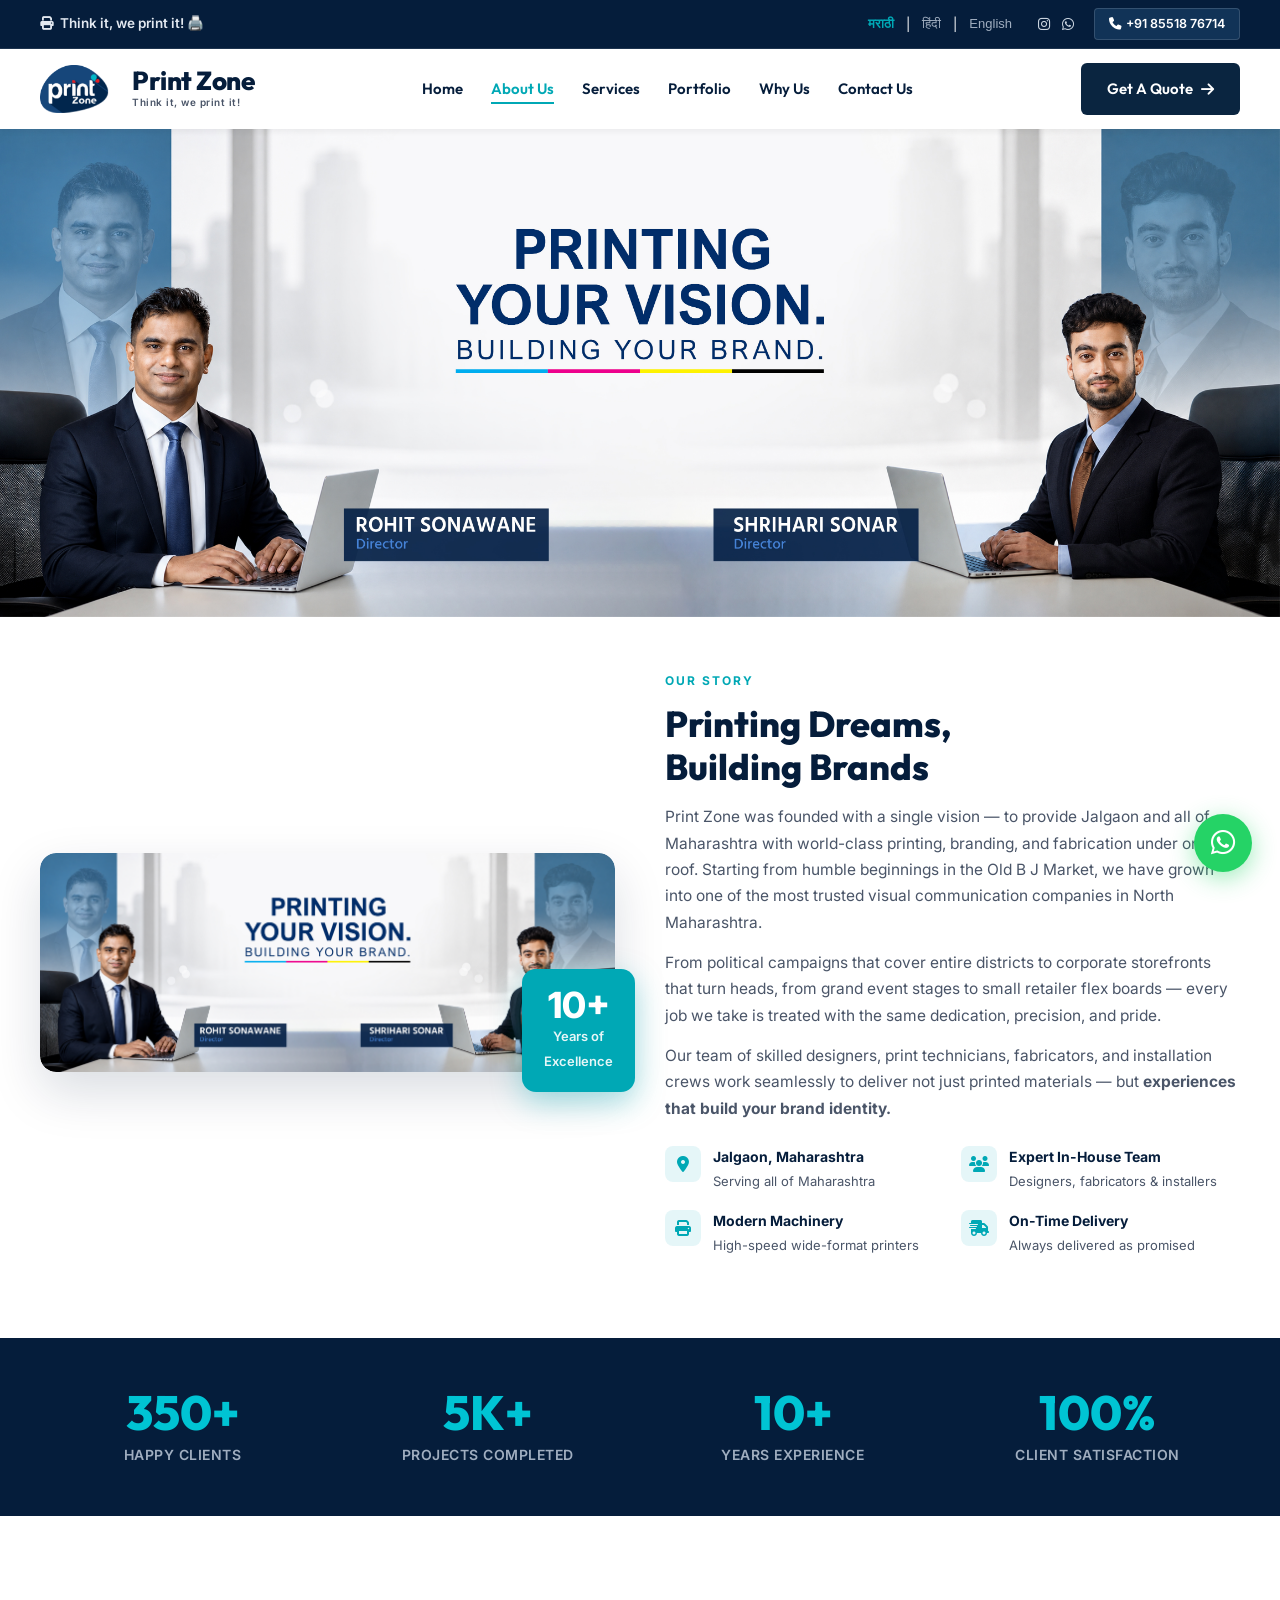
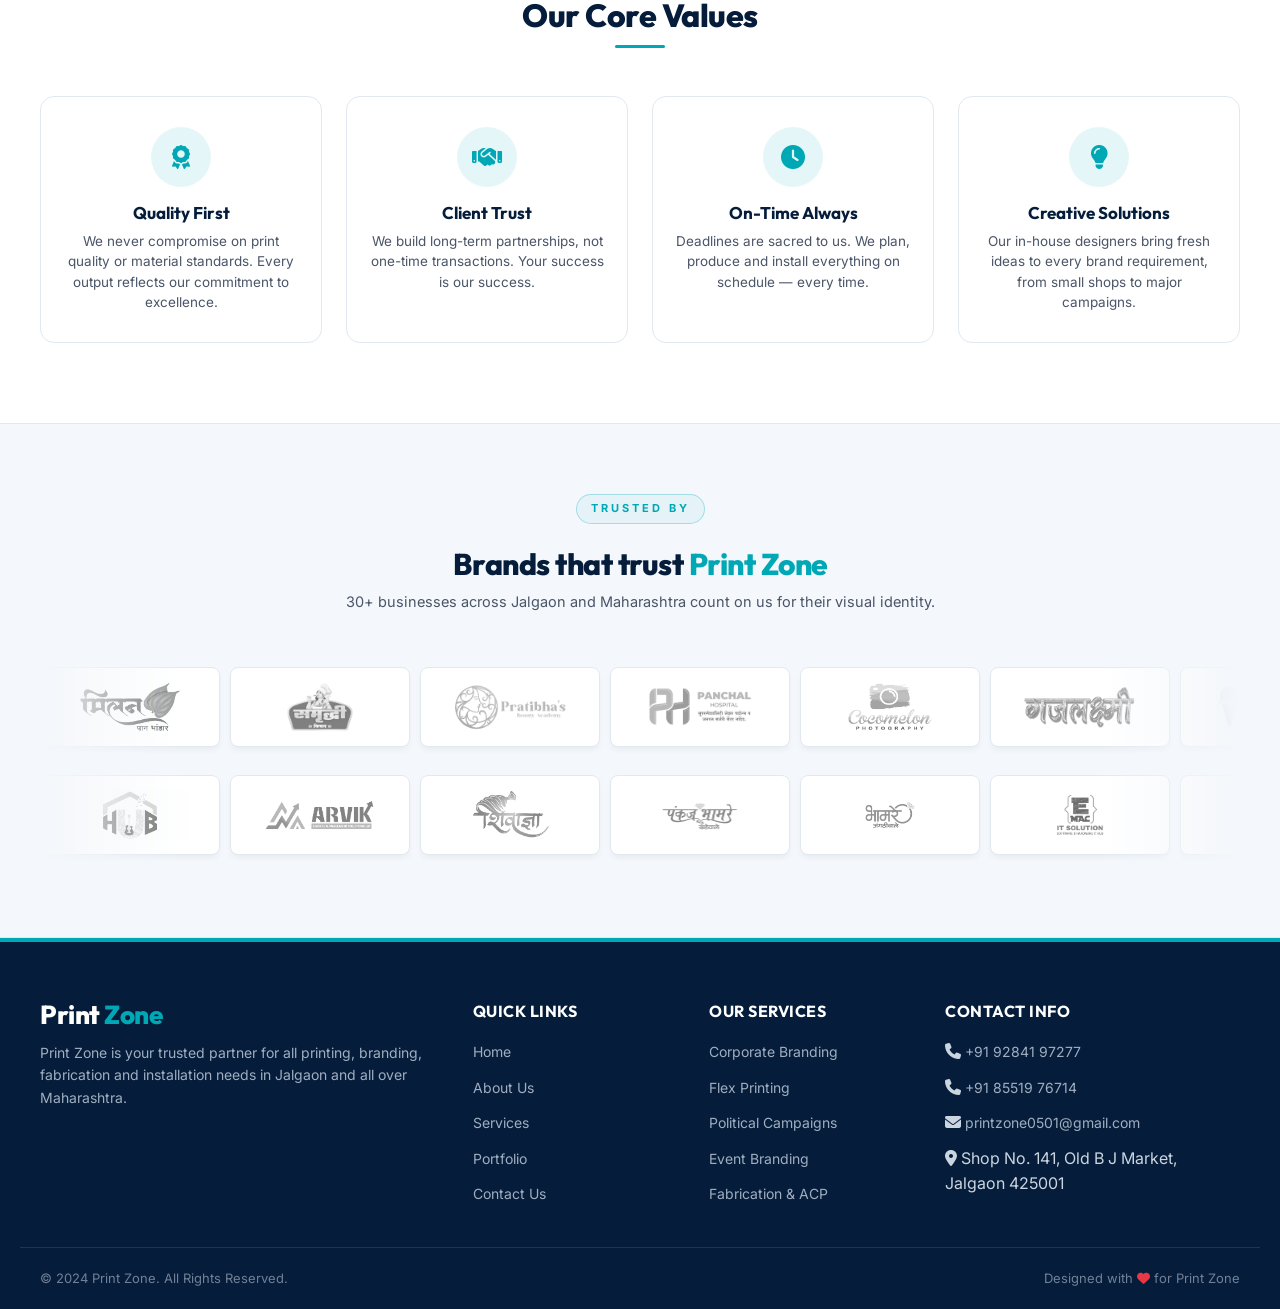
==== commit 9fb7d545: "fix: resolve casing of directors banner image, fix dead footer quick link, and add favicon to all pa" ====
--- a/about.html
+++ b/about.html
@@ -5,6 +5,7 @@
   <meta name="viewport" content="width=device-width, initial-scale=1.0">
   <title>About Us | PRINT ZONE - Jalgaon's Premier Printing & Branding Company</title>
   <meta name="description" content="Learn about Print Zone Jalgaon - our story, team, values and why we are Maharashtra's most trusted flex printing, corporate branding, and fabrication company.">
+  <link rel="icon" type="image/png" href="img/brand_logo.png">
   <link rel="stylesheet" href="https://cdnjs.cloudflare.com/ajax/libs/font-awesome/6.4.0/css/all.min.css">
   <link rel="stylesheet" href="styles.css">
   <style>
@@ -171,7 +172,7 @@
 
   <!-- Directors Banner — full width below hero -->
   <div class="directors-hero-banner">
-    <img src="img/director.jpeg" alt="Rohit Sonawane & Shrihari Sonar — Directors, Print Zone Jalgaon">
+    <img src="img/Director.jpeg" alt="Rohit Sonawane & Shrihari Sonar — Directors, Print Zone Jalgaon">
   </div>
 
   <!-- Our Story Section -->
